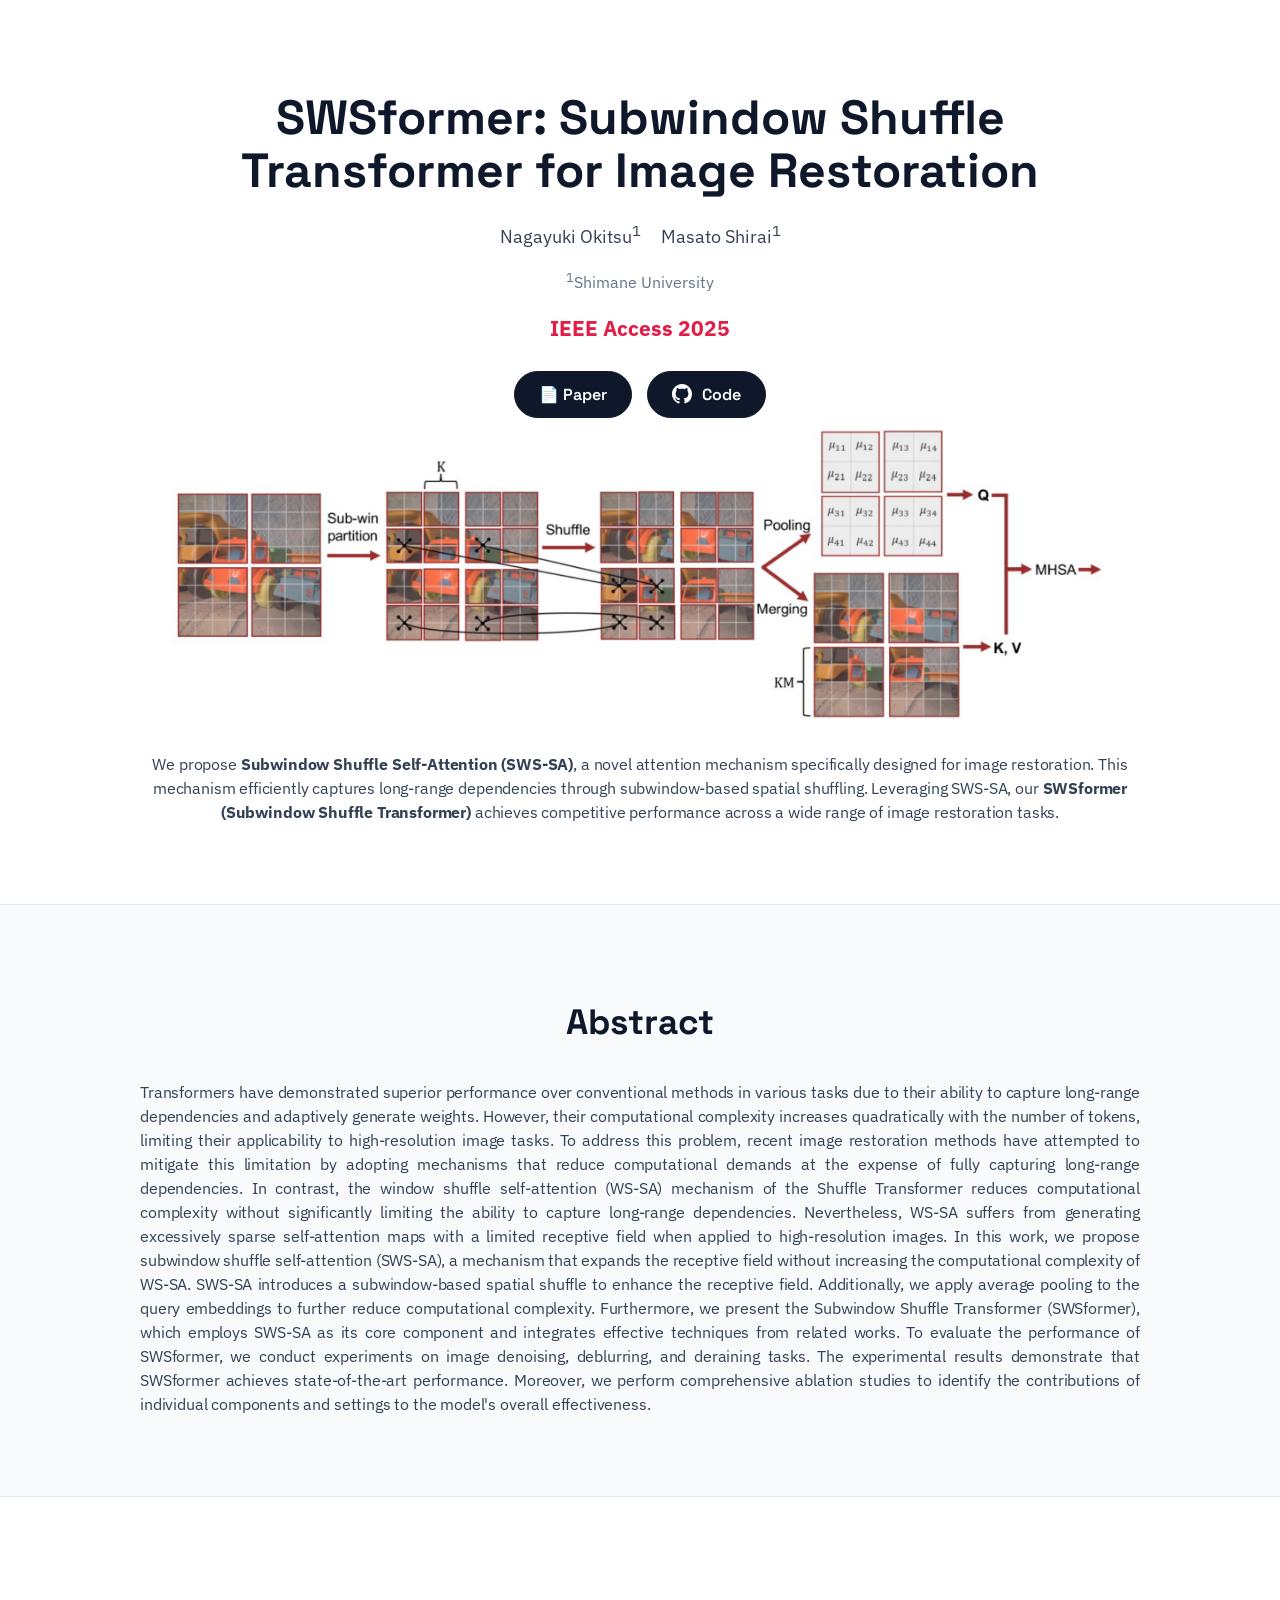
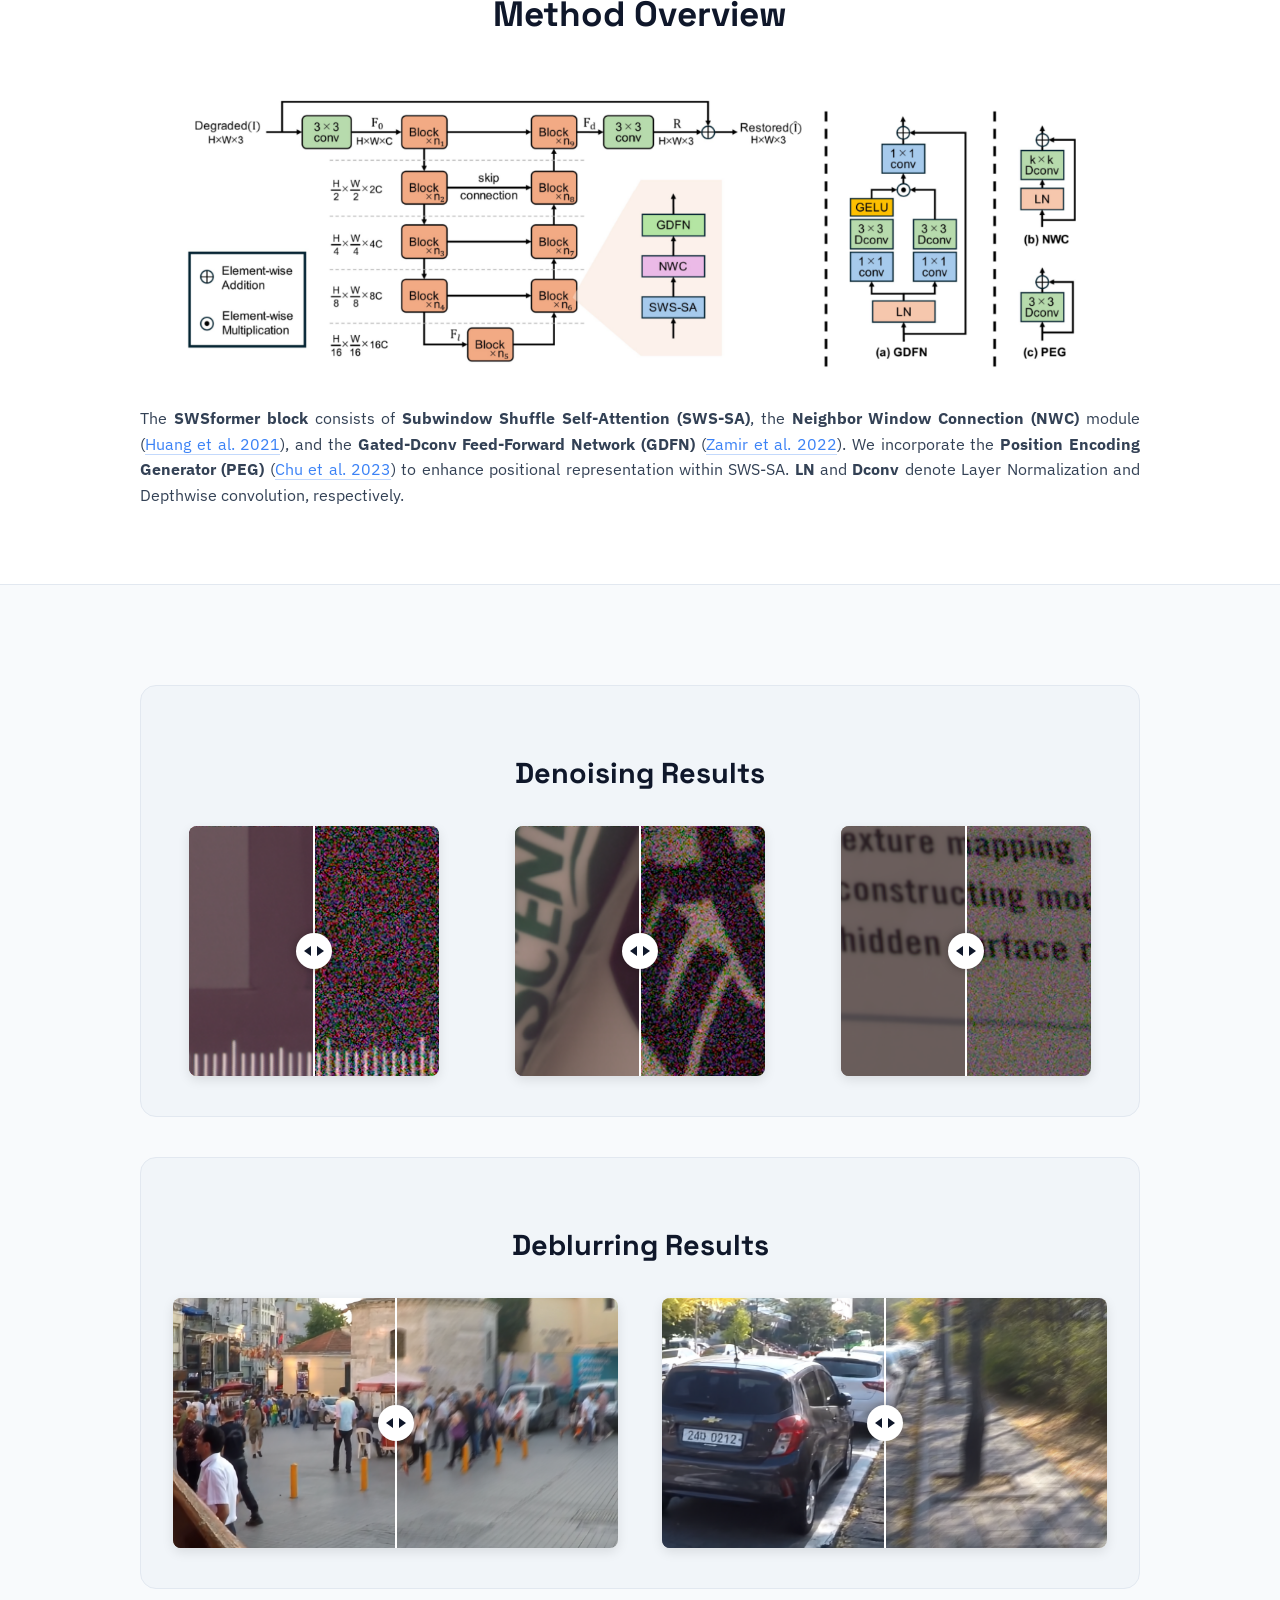
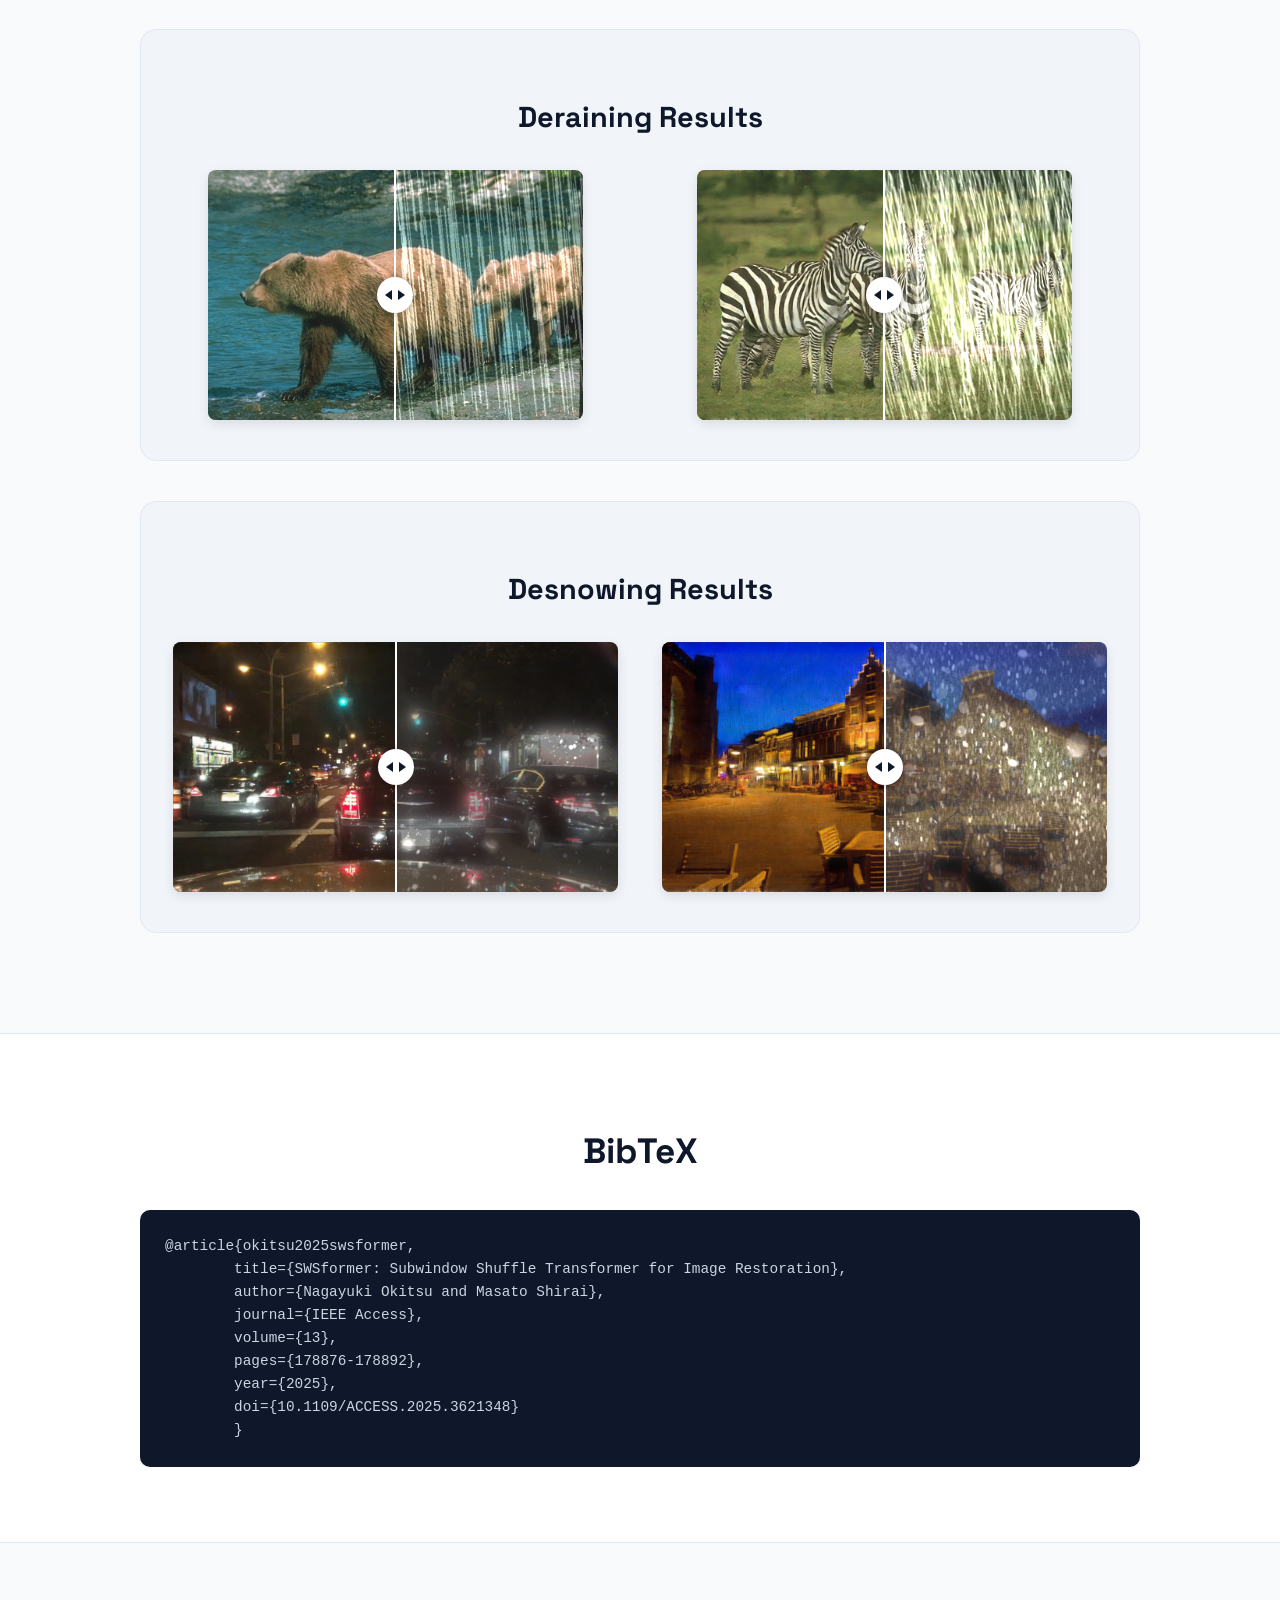
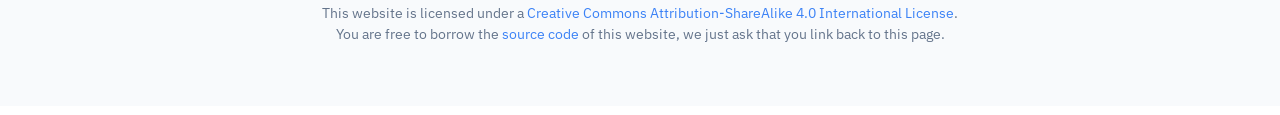
==== index.html @ bde37d3d "Update index.html" ====
<!doctype html>
<html lang="en">
<head>
  <meta charset="UTF-8" />
  <meta name="viewport" content="width=device-width, initial-scale=1.0" />
  <title>Project Page | SWSformer</title>
  
  <link rel="preconnect" href="https://fonts.googleapis.com" />
  <link rel="preconnect" href="https://fonts.gstatic.com" crossorigin />
  <link href="https://fonts.googleapis.com/css2?family=Space+Grotesk:wght@400;500;700&family=IBM+Plex+Sans:wght@400;500;600&display=swap" rel="stylesheet" />
  
  <link rel="stylesheet" href="assets/css/style.css" />
</head>
<body>
  <header class="hero section">
    <div class="container">
      <h1>SWSformer: Subwindow Shuffle Transformer for Image Restoration</h1>
      <div class="authors">
        <span>Nagayuki Okitsu</a><sup>1</sup></span>
        <span>Masato Shirai</a><sup>1</sup></span>
      </div>
      <p class="affiliations"><sup>1</sup>Shimane University</p>
      <p class="venue">IEEE Access 2025</p>
      <div class="button-row">
        <a class="btn btn-primary" href="https://ieeexplore.ieee.org/document/11202932?source=authoralert">📄 Paper</a>
        <a class="btn btn-primary" href="https://github.com/n-okt/SWSformer">
          <svg viewBox="0 0 16 16" width="20" height="20" fill="currentColor">
            <path d="M8 0C3.58 0 0 3.58 0 8c0 3.54 2.29 6.53 5.47 7.59.4.07.55-.17.55-.38 0-.19-.01-.82-.01-1.49-2.01.37-2.53-.49-2.69-.94-.09-.23-.48-.94-.82-1.13-.28-.15-.68-.52-.01-.53.63-.01 1.08.58 1.23.82.72 1.21 1.87.87 2.33.66.07-.52.28-.87.51-1.07-1.78-.2-3.64-.89-3.64-3.95 0-.87.31-1.59.82-2.15-.08-.2-.36-1.02.08-2.12 0 0 .67-.21 2.2.82.64-.18 1.32-.27 2-.27.68 0 1.36.09 2 .27 1.53-1.04 2.2-.82 2.2-.82.44 1.1.16 1.92.08 2.12.51.56.82 1.27.82 2.15 0 3.07-1.87 3.75-3.65 3.95.29.25.54.73.54 1.48 0 1.07-.01 1.93-.01 2.2 0 .21.15.46.55.38A8.013 8.013 0 0016 8c0-4.42-3.58-8-8-8z"/>
          </svg>
          Code
        </a>
      </div>
    </div>
  </header>

  <main>
    <section class="section pt-0">
      <div class="container text-center">
        <div class="architecture-box">
          <img src="assets/images/sws_sa_architecture.png" alt="SWS-SA Architecture" class="main-arch-img" />
        </div>
        <p class="abstract-text mt-4">
          We propose <strong>Subwindow Shuffle Self-Attention (SWS-SA)</strong>, a novel attention mechanism specifically designed for image restoration. This mechanism efficiently captures long-range dependencies through subwindow-based spatial shuffling. Leveraging SWS-SA, our <strong>SWSformer (Subwindow Shuffle Transformer)</strong> achieves competitive performance across a wide range of image restoration tasks.
        </p>
      </div>
    </section>

    <section class="section alt">
      <div class="container">
        <h2>Abstract</h2>
        <p class="abstract-text text-justify">
          Transformers have demonstrated superior performance over conventional methods in various tasks due to their ability to capture long-range dependencies and adaptively generate weights. However, their computational complexity increases quadratically with the number of tokens, limiting their applicability to high-resolution image tasks. To address this problem, recent image restoration methods have attempted to mitigate this limitation by adopting mechanisms that reduce computational demands at the expense of fully capturing long-range dependencies. In contrast, the window shuffle self-attention (WS-SA) mechanism of the Shuffle Transformer reduces computational complexity without significantly limiting the ability to capture long-range dependencies. Nevertheless, WS-SA suffers from generating excessively sparse self-attention maps with a limited receptive field when applied to high-resolution images. In this work, we propose subwindow shuffle self-attention (SWS-SA), a mechanism that expands the receptive field without increasing the computational complexity of WS-SA. SWS-SA introduces a subwindow-based spatial shuffle to enhance the receptive field. Additionally, we apply average pooling to the query embeddings to further reduce computational complexity. Furthermore, we present the Subwindow Shuffle Transformer (SWSformer), which employs SWS-SA as its core component and integrates effective techniques from related works. To evaluate the performance of SWSformer, we conduct experiments on image denoising, deblurring, and deraining tasks. The experimental results demonstrate that SWSformer achieves state-of-the-art performance. Moreover, we perform comprehensive ablation studies to identify the contributions of individual components and settings to the model's overall effectiveness.
        </p>
      </div>
    </section>

    <section class="section">
      <div class="container text-center">
        <h2>Method Overview</h2>
        <div class="method-box">
          <img src="assets/images/overall_pipeline.png" alt="Method Overview" class="method-img" />
        </div>
        <p class="pipeline-description mt-4 text-justify">
          The <strong>SWSformer block</strong> consists of <strong>Subwindow Shuffle Self-Attention (SWS-SA)</strong>, 
          the <strong>Neighbor Window Connection (NWC)</strong> module 
          (<a href="https://arxiv.org/abs/2106.03650" target="_blank" rel="noopener noreferrer">Huang et al. 2021</a>), 
          and the <strong>Gated-Dconv Feed-Forward Network (GDFN)</strong> 
          (<a href="https://arxiv.org/abs/2111.09881" target="_blank" rel="noopener noreferrer">Zamir et al. 2022</a>). 
          We incorporate the <strong>Position Encoding Generator (PEG)</strong> 
          (<a href="https://arxiv.org/abs/2102.10882" target="_blank" rel="noopener noreferrer">Chu et al. 2023</a>) 
          to enhance positional representation within SWS-SA. 
          <strong>LN</strong> and <strong>Dconv</strong> denote Layer Normalization and Depthwise convolution, respectively.
        </p>
      </div>
    </section>

    <section class="section alt">
      <div class="container">
        
        <div class="results-frame">
          <h2 class="results-title">Denoising Results</h2>
          <div class="results-grid">
            <div class="comparison-container">
              <img src="assets/images/comparison/denoising/input1.png" class="img-base" />
              <img src="assets/images/comparison/denoising/output1.png" class="img-overlay" />
              <div class="comparison-line"></div><div class="comparison-handle"></div>
              <input type="range" min="0" max="100" value="50" class="comparison-slider">
            </div>
            <div class="comparison-container">
              <img src="assets/images/comparison/denoising/input2.png" class="img-base" />
              <img src="assets/images/comparison/denoising/output2.png" class="img-overlay" />
              <div class="comparison-line"></div><div class="comparison-handle"></div>
              <input type="range" min="0" max="100" value="50" class="comparison-slider">
            </div>
            <div class="comparison-container">
              <img src="assets/images/comparison/denoising/input3.png" class="img-base" />
              <img src="assets/images/comparison/denoising/output3.png" class="img-overlay" />
              <div class="comparison-line"></div><div class="comparison-handle"></div>
              <input type="range" min="0" max="100" value="50" class="comparison-slider">
            </div>
          </div>
        </div>

        <div class="results-frame">
          <h2 class="results-title">Deblurring Results</h2>
          <div class="results-grid">
            <div class="comparison-container">
              <img src="assets/images/comparison/deblurring/input1.png" class="img-base" />
              <img src="assets/images/comparison/deblurring/output1.png" class="img-overlay" />
              <div class="comparison-line"></div><div class="comparison-handle"></div>
              <input type="range" min="0" max="100" value="50" class="comparison-slider">
            </div>
            <div class="comparison-container">
              <img src="assets/images/comparison/deblurring/input2.png" class="img-base" />
              <img src="assets/images/comparison/deblurring/output2.png" class="img-overlay" />
              <div class="comparison-line"></div><div class="comparison-handle"></div>
              <input type="range" min="0" max="100" value="50" class="comparison-slider">
            </div>
          </div>
        </div>

        <div class="results-frame">
          <h2 class="results-title">Deraining Results</h2>
          <div class="results-grid">
            <div class="comparison-container">
              <img src="assets/images/comparison/deraining/input1.png" class="img-base" />
              <img src="assets/images/comparison/deraining/output1.png" class="img-overlay" />
              <div class="comparison-line"></div><div class="comparison-handle"></div>
              <input type="range" min="0" max="100" value="50" class="comparison-slider">
            </div>
            <div class="comparison-container">
              <img src="assets/images/comparison/deraining/input2.png" class="img-base" />
              <img src="assets/images/comparison/deraining/output2.png" class="img-overlay" />
              <div class="comparison-line"></div><div class="comparison-handle"></div>
              <input type="range" min="0" max="100" value="50" class="comparison-slider">
            </div>
          </div>
        </div>

        <div class="results-frame">
          <h2 class="results-title">Desnowing Results</h2>
          <div class="results-grid">
            <div class="comparison-container">
              <img src="assets/images/comparison/desnowing/input1.png" class="img-base" />
              <img src="assets/images/comparison/desnowing/output1.png" class="img-overlay" />
              <div class="comparison-line"></div><div class="comparison-handle"></div>
              <input type="range" min="0" max="100" value="50" class="comparison-slider">
            </div>
            <div class="comparison-container">
              <img src="assets/images/comparison/desnowing/input2.png" class="img-base" />
              <img src="assets/images/comparison/desnowing/output2.png" class="img-overlay" />
              <div class="comparison-line"></div><div class="comparison-handle"></div>
              <input type="range" min="0" max="100" value="50" class="comparison-slider">
            </div>
          </div>
        </div>

      </div>
    </section>

    <section class="section">
      <div class="container">
        <h2>BibTeX</h2>
        <pre class="bibtex"><code>@article{okitsu2025swsformer,
        title={SWSformer: Subwindow Shuffle Transformer for Image Restoration},
        author={Nagayuki Okitsu and Masato Shirai},
        journal={IEEE Access},
        volume={13},
        pages={178876-178892},
        year={2025},
        doi={10.1109/ACCESS.2025.3621348}
        }</code></pre>
      </div>
    </section>
  </main>

  <footer class="footer">
    <div class="container text-center">
      <p class="footer-license">
        This website is licensed under a <a href="https://creativecommons.org/licenses/by-sa/4.0/" target="_blank">Creative Commons Attribution-ShareAlike 4.0 International License</a>. 
        <br>
        You are free to borrow the <a href="https://github.com/n-okt/n-okt.github.io" target="_blank">source code</a> of this website, we just ask that you link back to this page.
      </p>
    </div>
  </footer>

  <script>
    document.addEventListener('DOMContentLoaded', function() {
      const containers = document.querySelectorAll('.comparison-container');
      containers.forEach(container => {
        const slider = container.querySelector('.comparison-slider');
        const overlay = container.querySelector('.img-overlay');
        const line = container.querySelector('.comparison-line');
        const handle = container.querySelector('.comparison-handle');
        
        slider.addEventListener('input', function(e) {
          const value = e.target.value;
          overlay.style.clipPath = `inset(0 ${100 - value}% 0 0)`;
          line.style.left = `${value}%`;
          handle.style.left = `${value}%`;
        });
      });
    });
  </script>
</body>
</html>
---- assets/css/style.css ----
/* ============================================================
   ベース設定
   ============================================================ */
:root {
  --primary: #0f172a;
  --accent-red: #e11d48; /* IEEE Access向けの赤 */
  --accent-blue: #3b82f6;
  --text: #334155;
  --text-light: #64748b;
  --bg: #ffffff;
  --bg-alt: #f8fafc;
  --border: #e2e8f0;
}

body {
  margin: 0; font-family: 'IBM Plex Sans', sans-serif;
  color: var(--text); background: var(--bg); line-height: 1.6;
}

h1, h2, h3, .btn { font-family: 'Space Grotesk', sans-serif; color: var(--primary); }
.container { max-width: 1000px; margin: 0 auto; padding: 0 20px; }
.text-center { text-align: center; }

/* セクション */
.section { padding: 60px 0; }
.section.alt { background: var(--bg-alt); border-top: 1px solid var(--border); border-bottom: 1px solid var(--border); }
.pt-0 { padding-top: 0 !important; }

h2 { font-size: 2.2rem; text-align: center; margin-bottom: 30px; }
.abstract-text { font-size: 1.1rem; line-height: 1.8; }
.text-justify { text-align: justify; }

.abstract-text {
  font-size: 1rem;       /* 1.1remから少し小さく */
  line-height: 1.5;      /* 1.8から1.5へ（論文に近い密度） */
  letter-spacing: -0.01em; /* 文字間をわずかに詰めると引き締まります */
  margin-bottom: 20px;
}

/* ============================================================
   ヒーローエリア（タイトル・著者・ボタン）
   ============================================================ */
.hero { 
  text-align: center; 
  padding: 60px 0 10px; /* 下部余白を圧縮 */
}

.hero h1 { 
  font-size: 3rem; /* 巨大化 */
  margin-bottom: 20px; 
  line-height: 1.1;
  font-weight: 700;
}

.authors { display: flex; justify-content: center; gap: 20px; font-size: 1.15rem; margin-bottom: 10px; }
.author-link { color: var(--primary); text-decoration: none; border-bottom: 1px dotted #ccc; }
.affiliations { color: var(--text-light); font-size: 1rem; }

.venue { 
  font-size: 1.3rem; 
  font-weight: 700; 
  color: var(--accent-red); /* 赤色 */
  margin-top: 10px; 
}

.button-row { display: flex; justify-content: center; gap: 15px; margin-top: 25px; }

/* ============================================================
   図版設定（SWS-SA & Method Overview共通）
   ============================================================ */
.architecture-box, .method-box {
  width: 100%;
  max-width: 940px; /* スライダー枠と同期 */
  margin: 0 auto 30px;
}

.main-arch-img, .method-img {
  width: 100%;
  height: auto;
  display: block;
  box-shadow: none !important; /* 影なし */
  border: none !important;
}

/* 説明文内の引用リンクの装飾 */
.pipeline-description a {
  color: var(--accent-blue);
  text-decoration: none;
  border-bottom: 1px solid rgba(59, 130, 246, 0.3); /* 薄い下線 */
  transition: all 0.2s ease;
}

.pipeline-description a:hover {
  color: var(--accent-red); /* ホバー時に学会カラーの赤にする */
  border-bottom: 1px solid var(--accent-red);
  background-color: rgba(225, 29, 72, 0.05); /* ほんのり背景色 */
}

/* ============================================================
   結果表示（スライダー & グリッド）
   ============================================================ */
.results-frame {
  background-color: #f1f5f9; 
  padding: 40px 20px;
  border-radius: 16px;
  margin: 40px 0;
  border: 1px solid var(--border);
}

.results-title {
  font-size: 1.8rem !important;
  text-align: center;
  margin-bottom: 30px !important;
  font-weight: 700;
}

.results-grid {
  display: flex;
  justify-content: space-around;
  align-items: center;
  gap: 20px;
  flex-wrap: wrap;
}

.comparison-container {
  position: relative;
  height: 250px;
  width: fit-content;
  overflow: hidden;
  border-radius: 8px;
  box-shadow: 0 4px 12px rgba(0,0,0,0.1);
  background: #fff;
}

.img-base, .img-overlay {
  height: 250px;
  width: auto;
  display: block;
}

.img-overlay {
  position: absolute; top: 0; left: 0;
  clip-path: inset(0 50% 0 0);
}

/* スライダー操作パーツ */
.comparison-line {
  position: absolute; top: 0; bottom: 0; left: 50%;
  width: 2px; background: #fff; transform: translateX(-50%);
  z-index: 2; pointer-events: none;
}

.comparison-handle {
  position: absolute; top: 50%; left: 50%;
  width: 36px; height: 36px; background: #fff; border-radius: 50%;
  transform: translate(-50%, -50%); z-index: 4; pointer-events: none;
  box-shadow: 0 0 10px rgba(0,0,0,0.3);
  display: flex; align-items: center; justify-content: center;
}

.comparison-handle::before, .comparison-handle::after {
  content: ''; border-top: 5px solid transparent; border-bottom: 5px solid transparent; position: absolute;
}
.comparison-handle::before { border-right: 7px solid var(--primary); left: 8px; }
.comparison-handle::after { border-left: 7px solid var(--primary); right: 8px; }

.comparison-slider {
  position: absolute; top: 0; left: 0; width: 100%; height: 100%;
  opacity: 0; cursor: ew-resize; z-index: 5; margin: 0;
}

/* ============================================================
   その他
   ============================================================ */
.btn { 
  display: inline-flex; align-items: center; gap: 10px; padding: 10px 24px; 
  border-radius: 30px; text-decoration: none; font-weight: 600; 
  border: 1px solid var(--border); color: var(--primary); background: var(--bg-alt); transition: 0.2s; 
}
.btn-primary { background: var(--primary); color: #fff; border-color: var(--primary); }
.btn:hover { transform: translateY(-2px); box-shadow: 0 4px 10px rgba(0,0,0,0.1); }

.mt-4 { margin-top: 1.5rem; }

.card { background: var(--bg); border: 1px solid var(--border); border-radius: 10px; padding: 25px; }

.bibtex { 
  background: var(--primary); color: #cbd5e1; padding: 25px; 
  border-radius: 10px; font-family: 'Courier New', monospace; font-size: 0.9rem; overflow-x: auto; 
}

.footer { padding: 60px 0; color: var(--text-light); border-top: 1px solid var(--border); background: var(--bg-alt); }
.footer-license { font-size: 0.85rem; line-height: 1.6; max-width: 800px; margin: 0 auto; }
.footer a { color: var(--accent-blue); text-decoration: none; }
.footer a:hover { text-decoration: underline; }
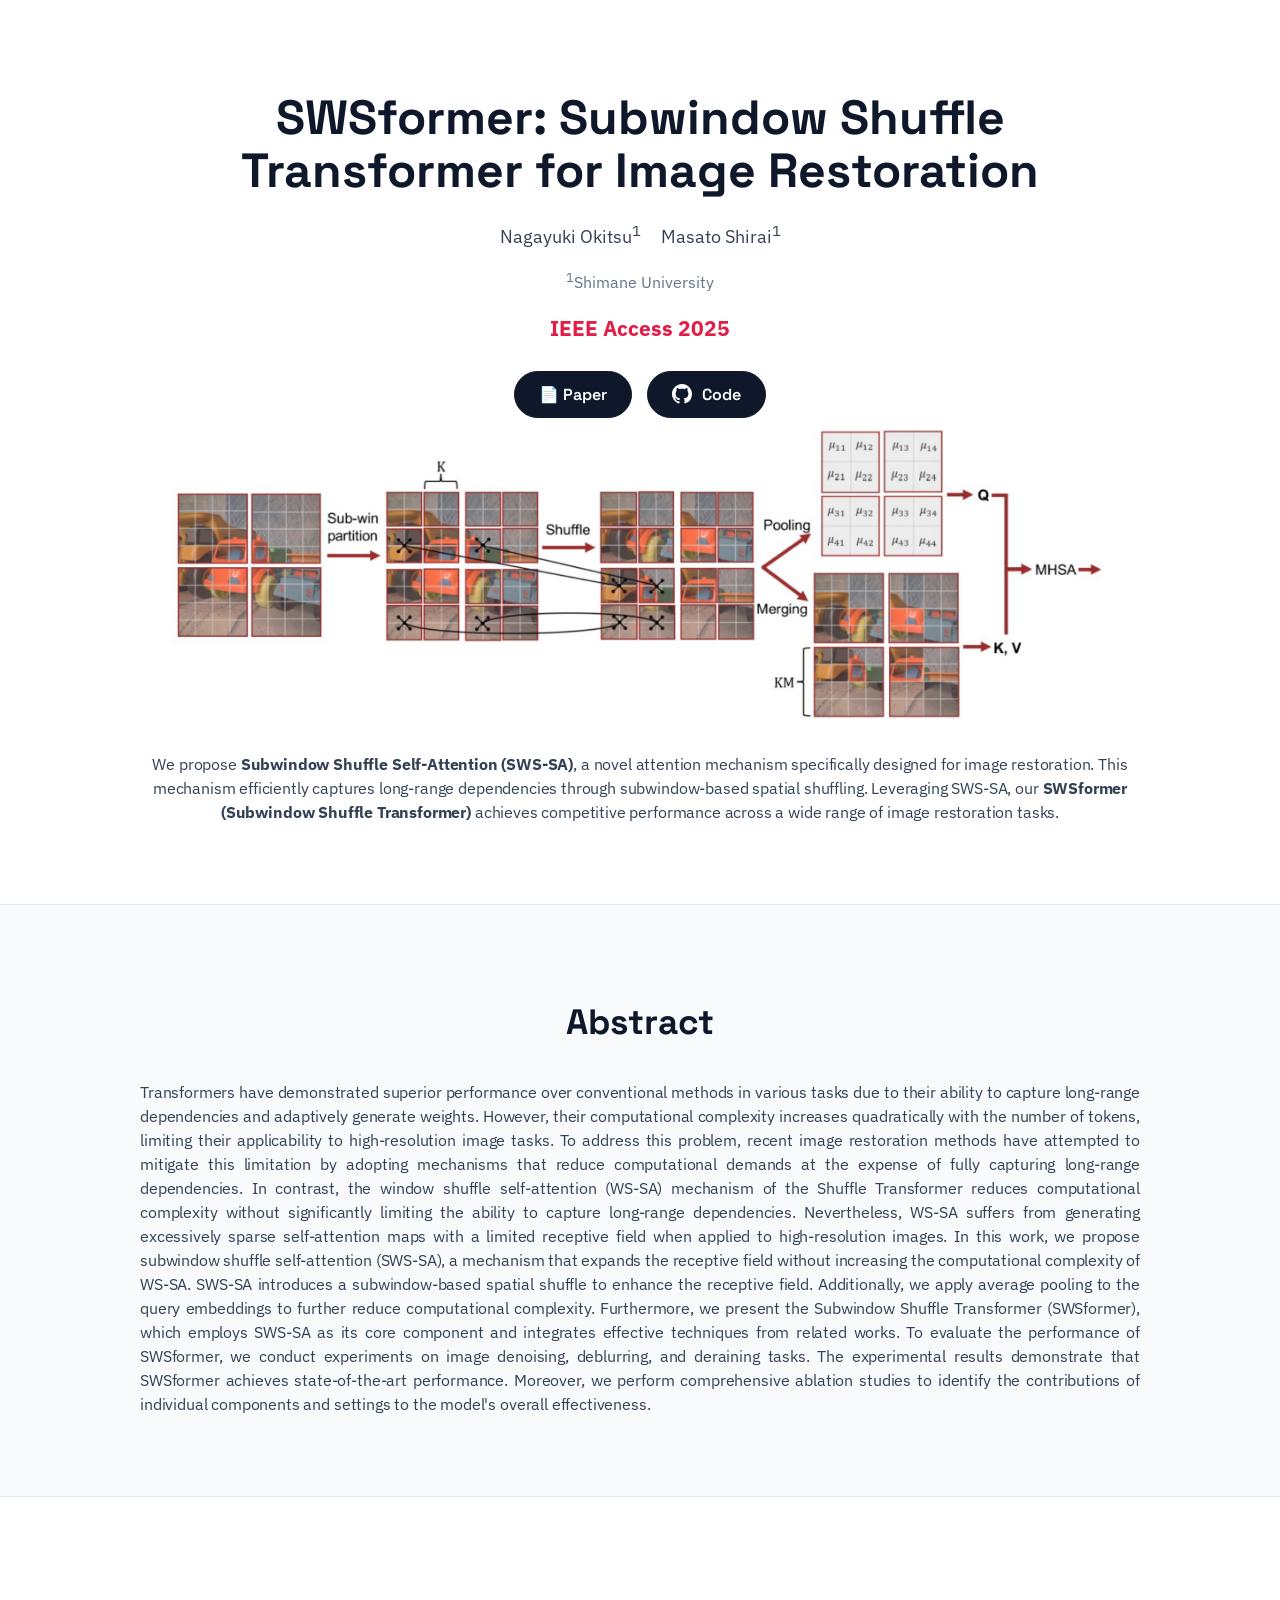
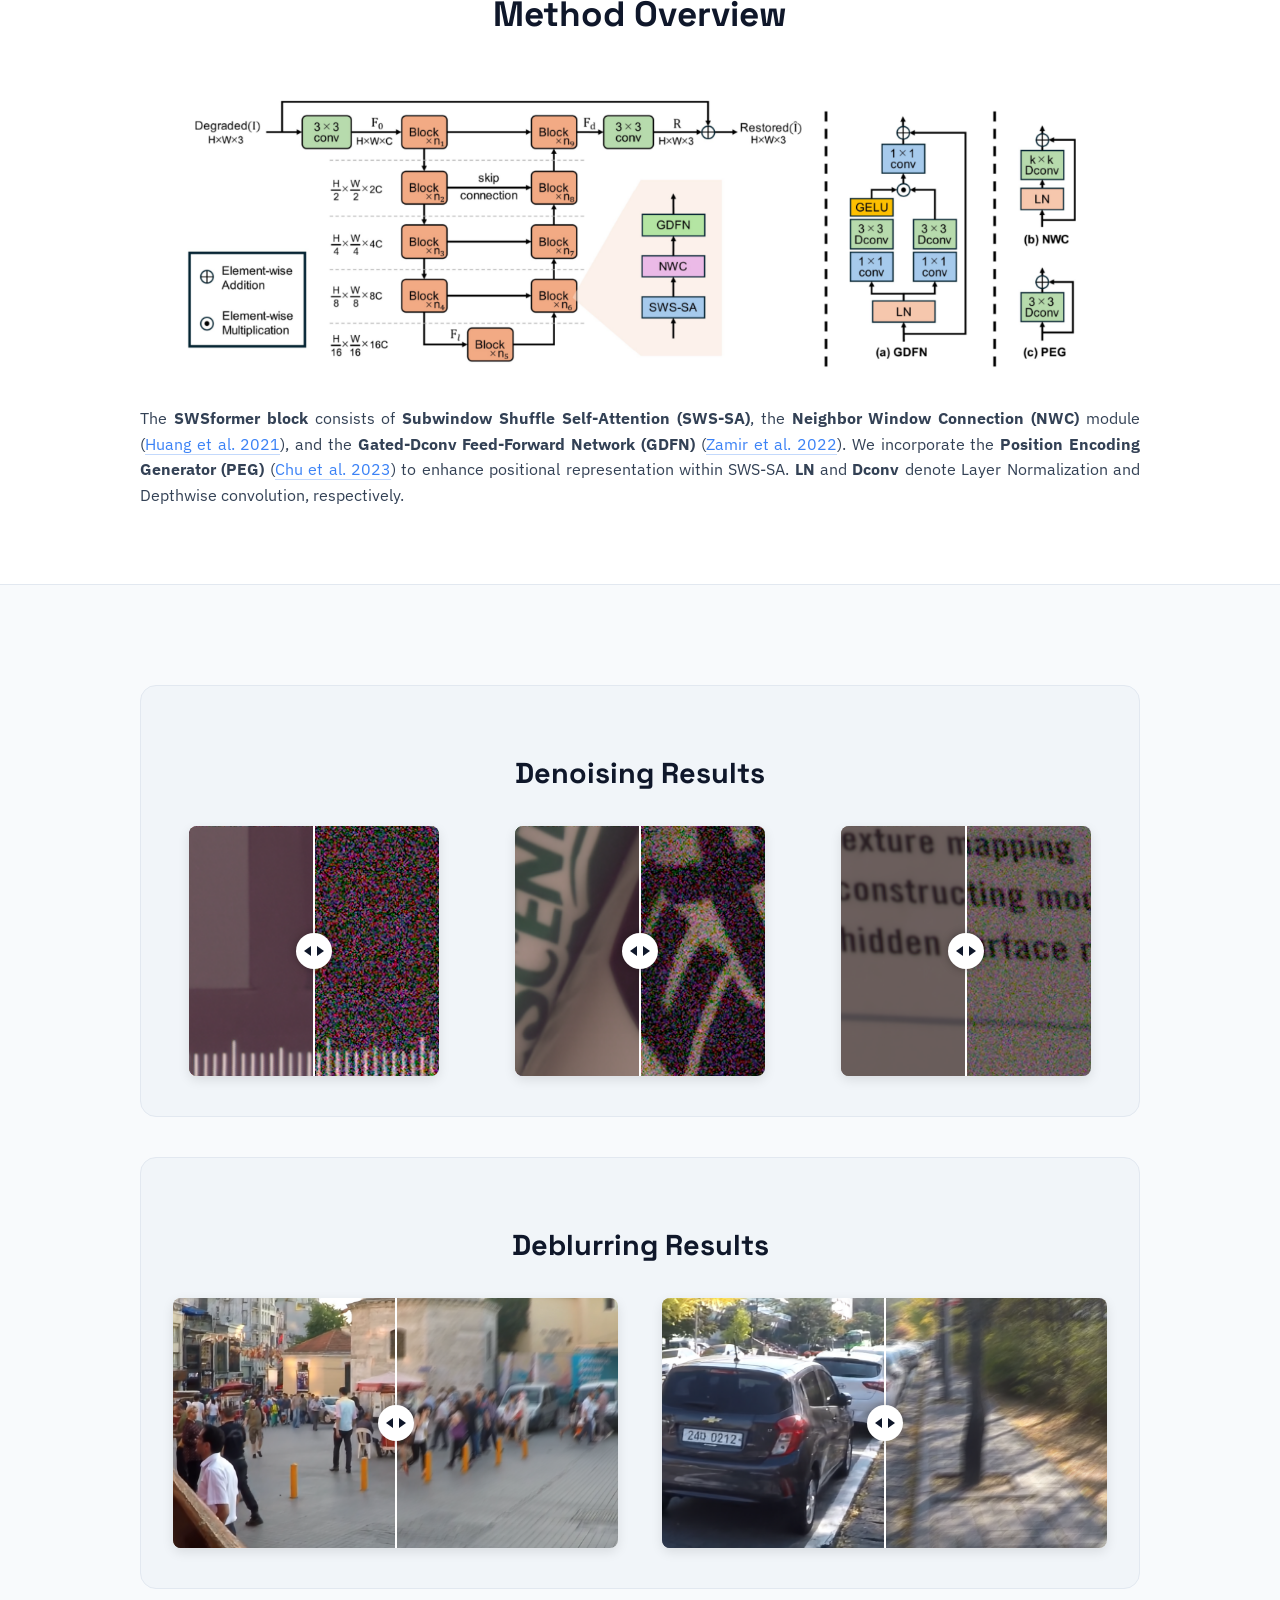
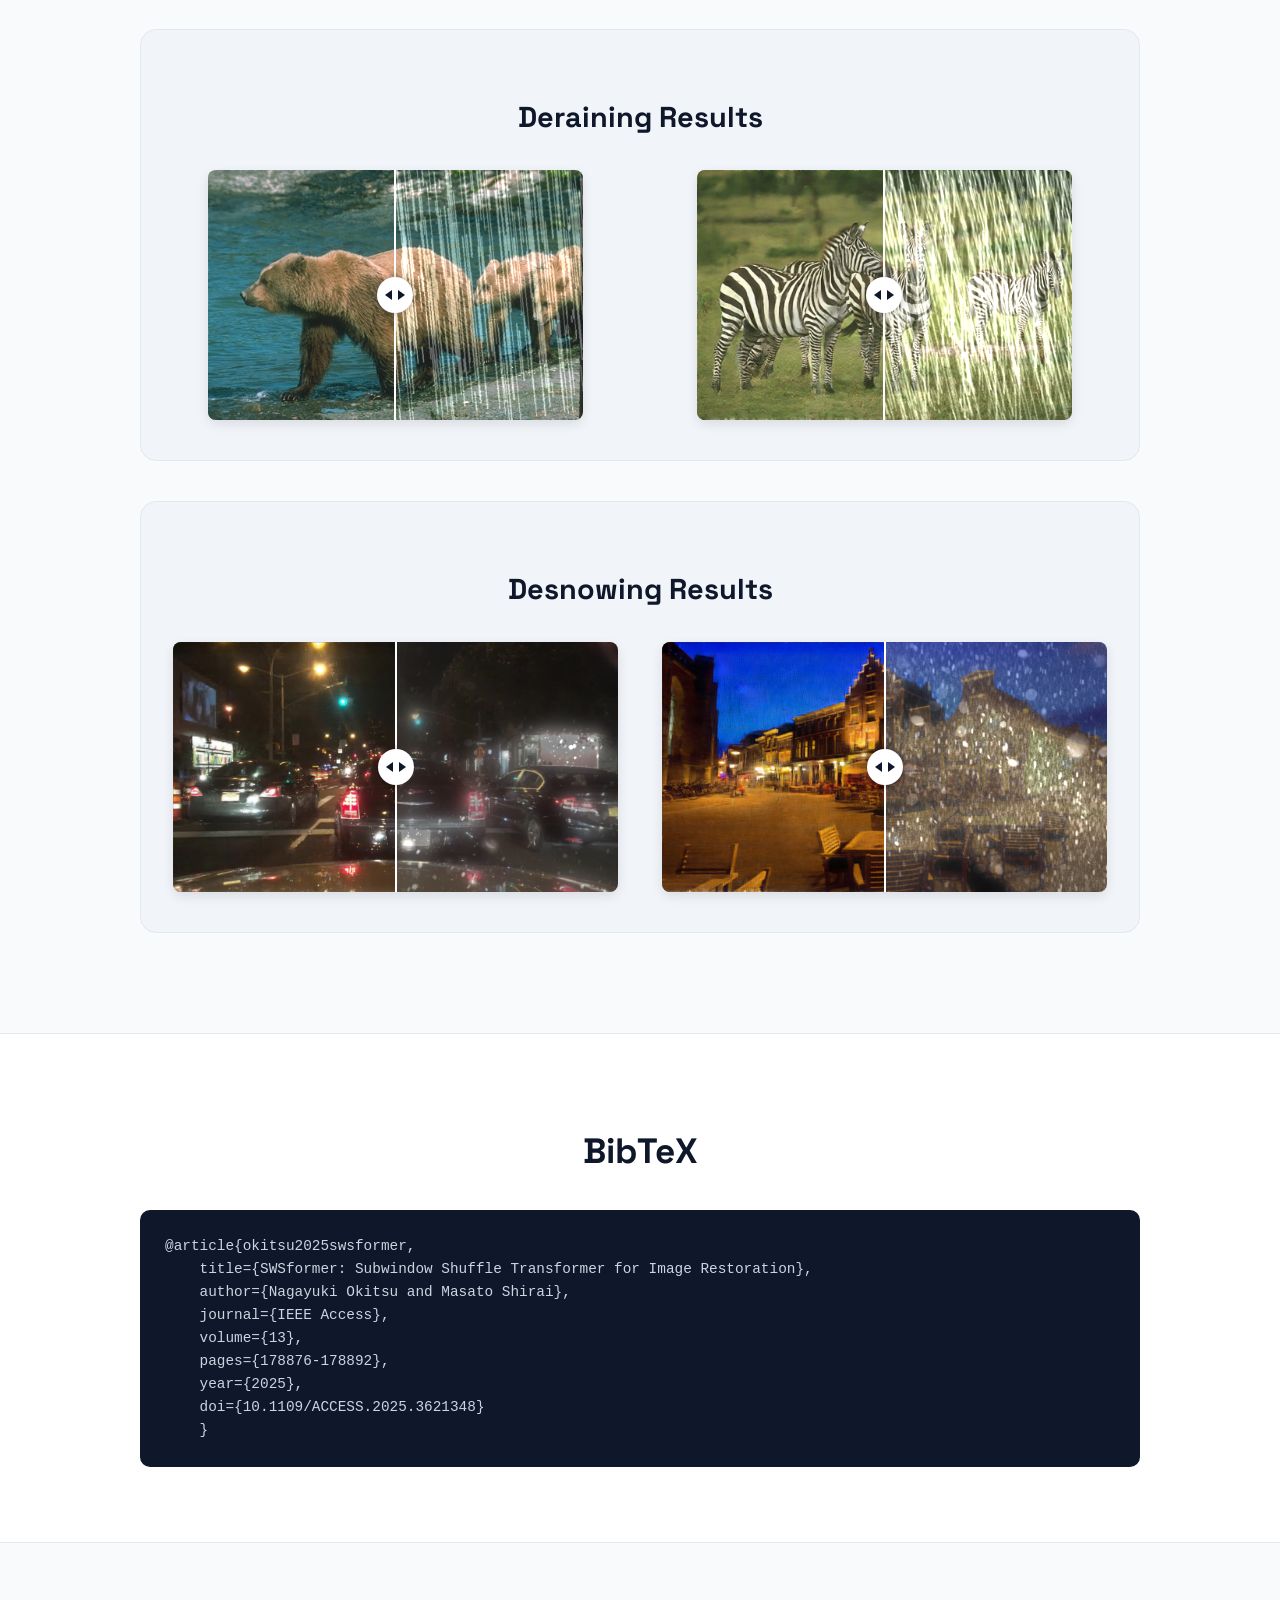
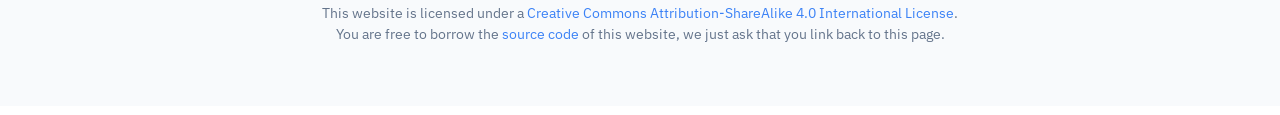
==== commit ff3f1b3c: "Update index.html" ====
--- a/index.html
+++ b/index.html
@@ -162,15 +162,15 @@
       <div class="container">
         <h2>BibTeX</h2>
         <pre class="bibtex"><code>@article{okitsu2025swsformer,
-        title={SWSformer: Subwindow Shuffle Transformer for Image Restoration},
-        author={Nagayuki Okitsu and Masato Shirai},
-        journal={IEEE Access},
-        volume={13},
-        pages={178876-178892},
-        year={2025},
-        doi={10.1109/ACCESS.2025.3621348}
-        }</code></pre>
-      </div>
+    title={SWSformer: Subwindow Shuffle Transformer for Image Restoration},
+    author={Nagayuki Okitsu and Masato Shirai},
+    journal={IEEE Access},
+    volume={13},
+    pages={178876-178892},
+    year={2025},
+    doi={10.1109/ACCESS.2025.3621348}
+    }</code></pre>
+  </div>
     </section>
   </main>
 
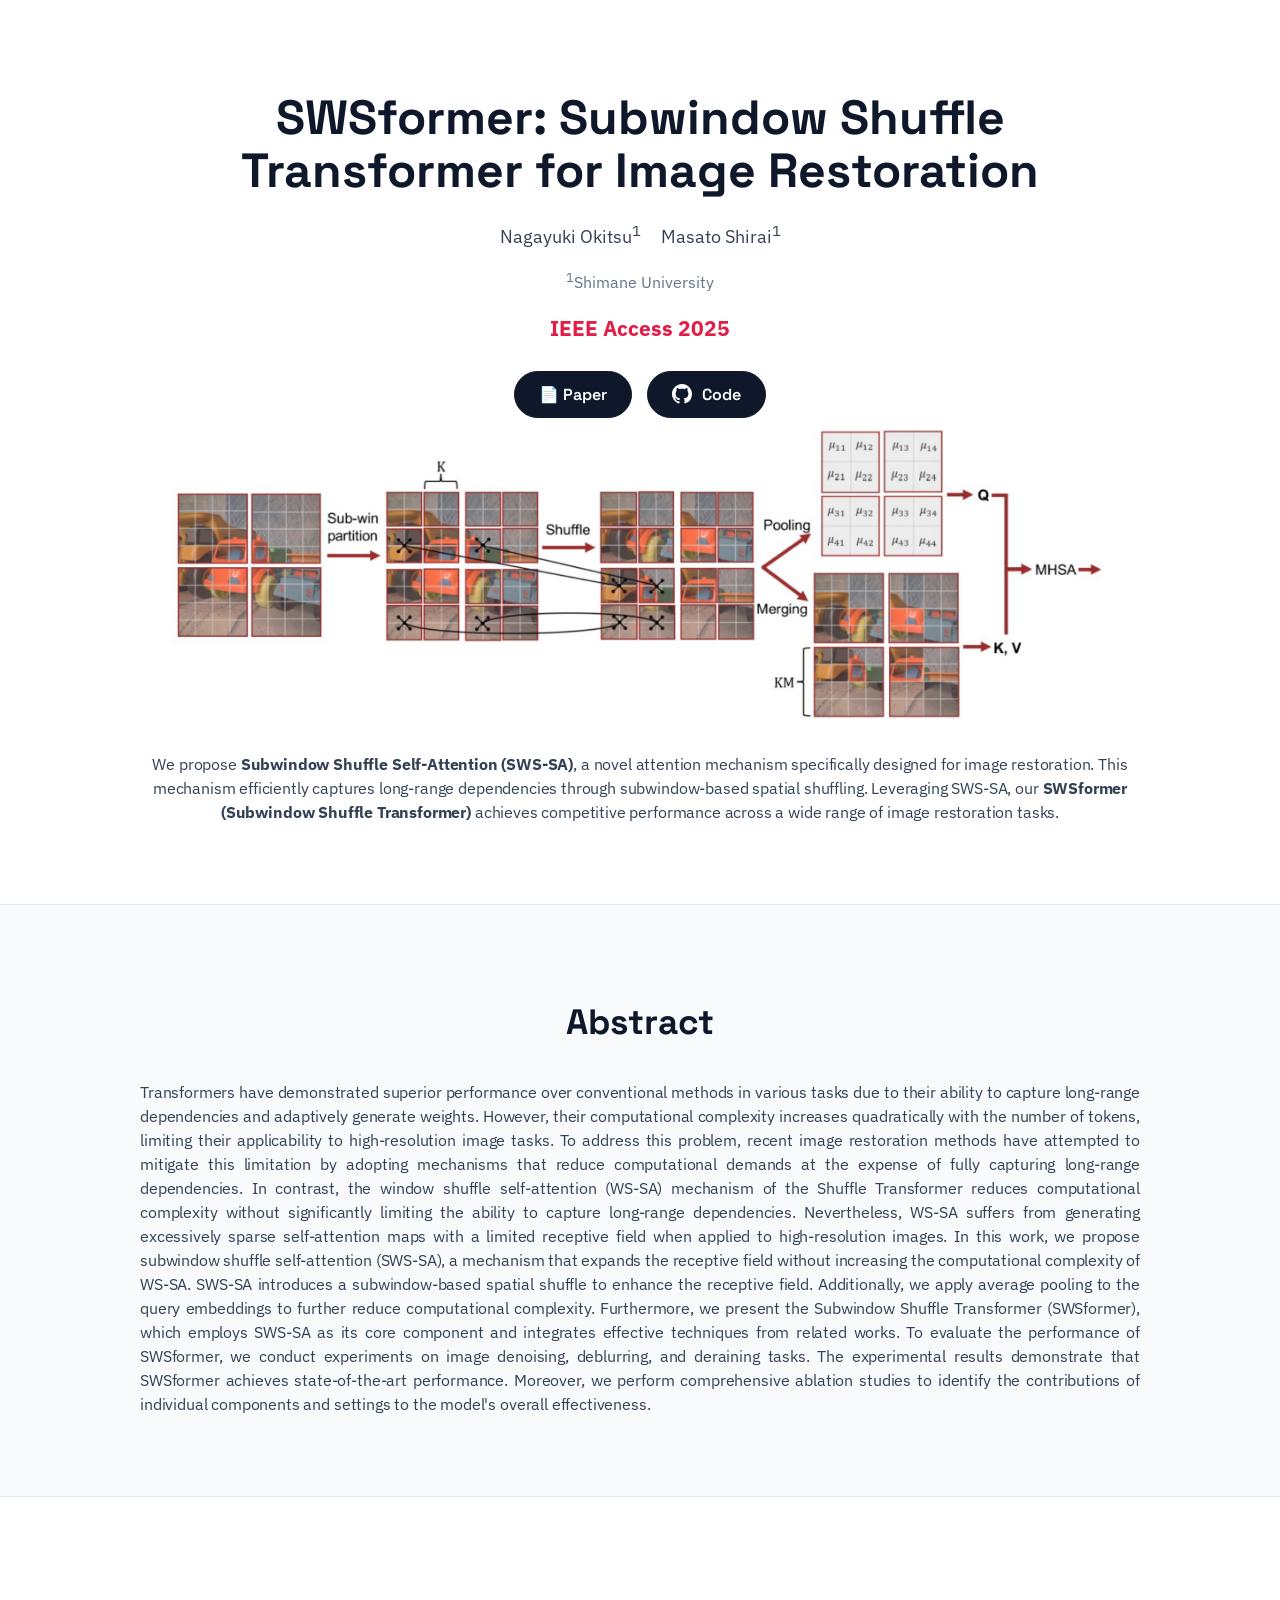
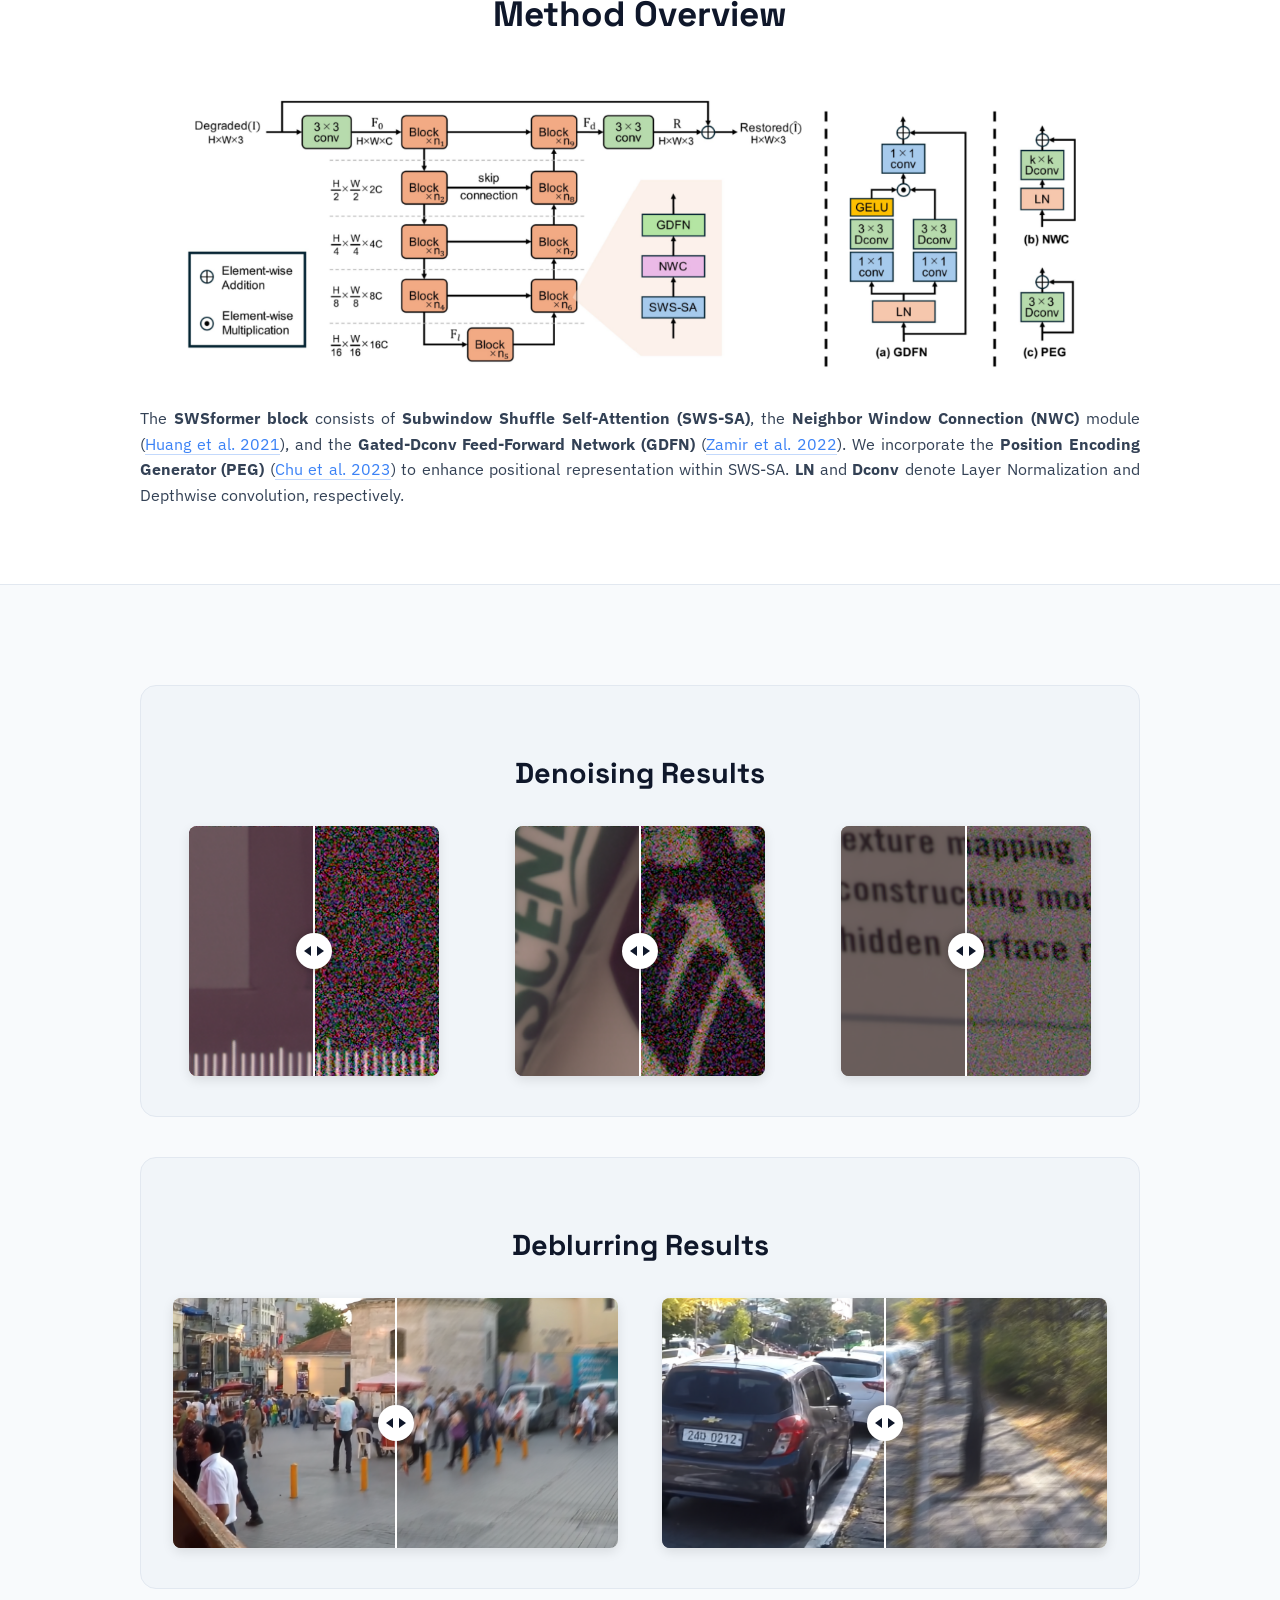
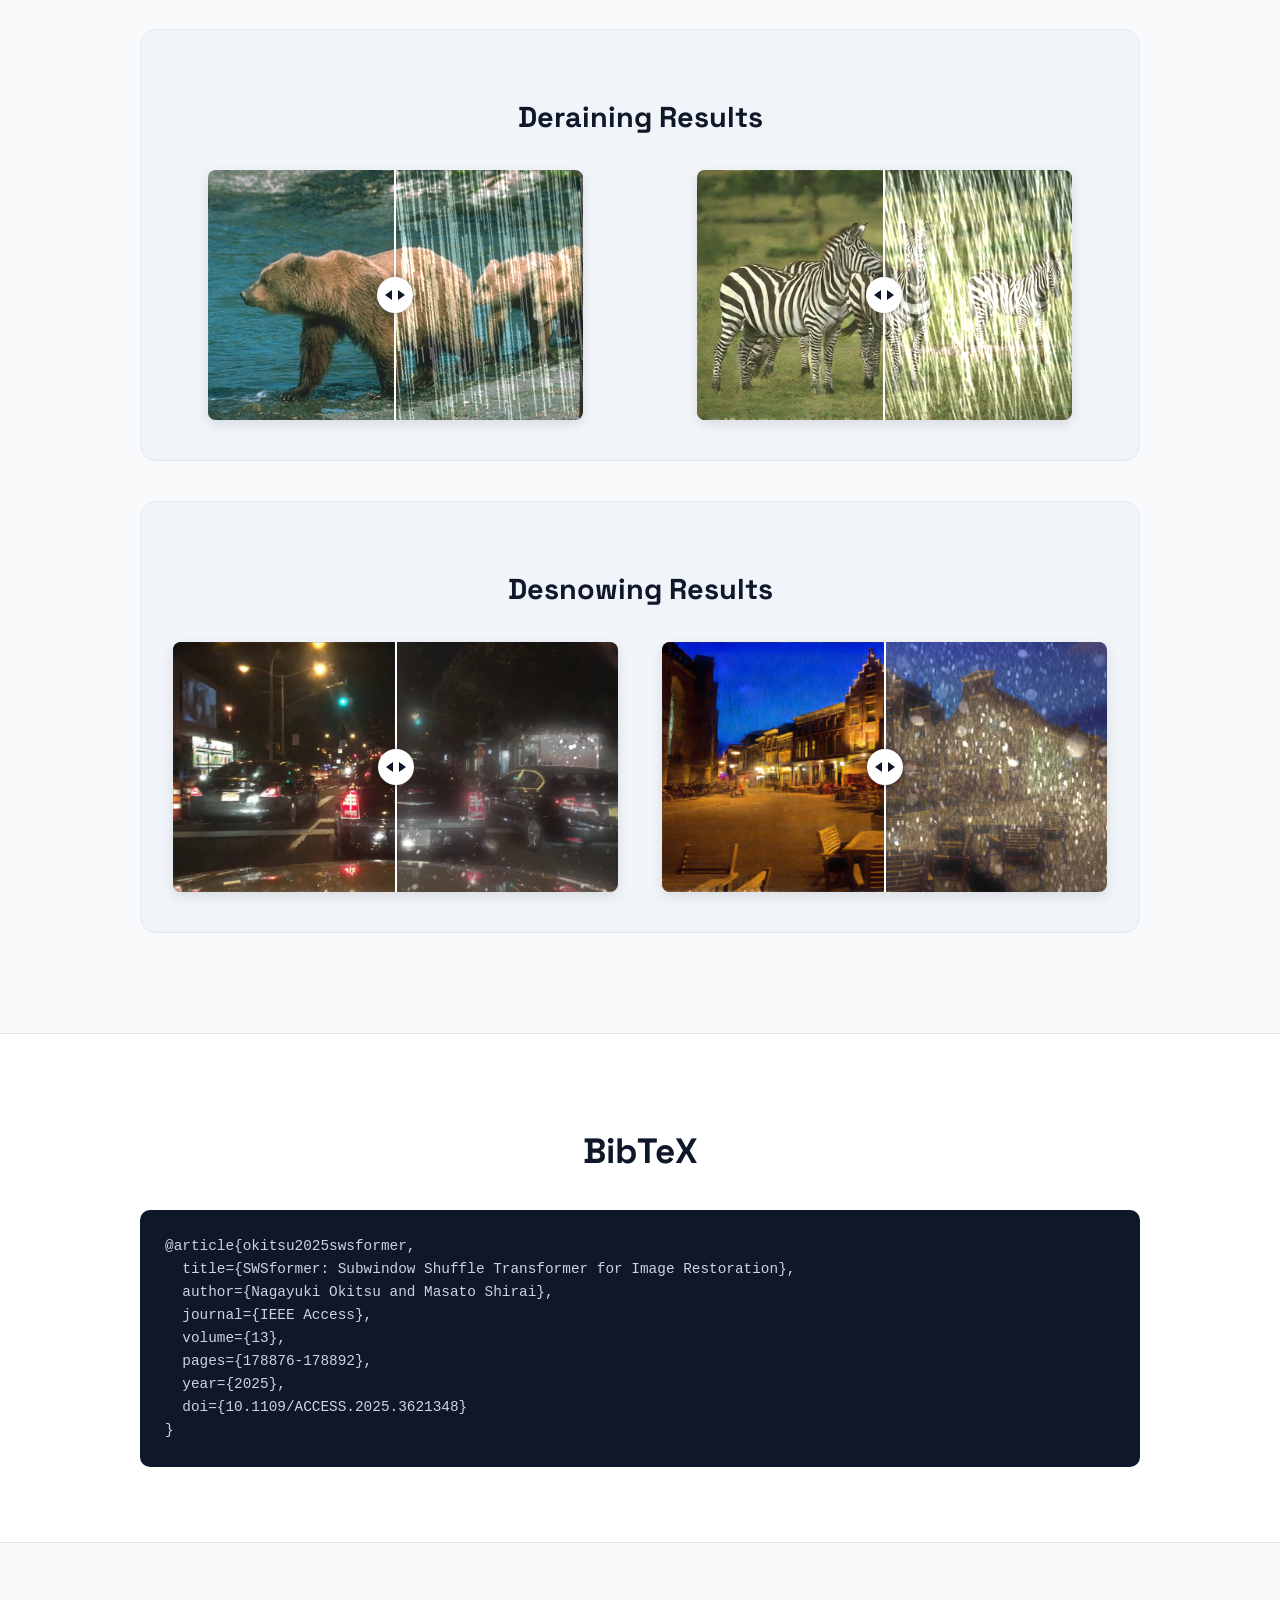
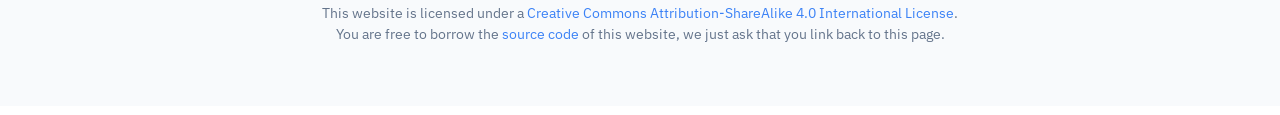
==== commit 83eda5ef: "Update index.html" ====
--- a/index.html
+++ b/index.html
@@ -162,14 +162,14 @@
       <div class="container">
         <h2>BibTeX</h2>
         <pre class="bibtex"><code>@article{okitsu2025swsformer,
-    title={SWSformer: Subwindow Shuffle Transformer for Image Restoration},
-    author={Nagayuki Okitsu and Masato Shirai},
-    journal={IEEE Access},
-    volume={13},
-    pages={178876-178892},
-    year={2025},
-    doi={10.1109/ACCESS.2025.3621348}
-    }</code></pre>
+  title={SWSformer: Subwindow Shuffle Transformer for Image Restoration},
+  author={Nagayuki Okitsu and Masato Shirai},
+  journal={IEEE Access},
+  volume={13},
+  pages={178876-178892},
+  year={2025},
+  doi={10.1109/ACCESS.2025.3621348}
+}</code></pre>
   </div>
     </section>
   </main>
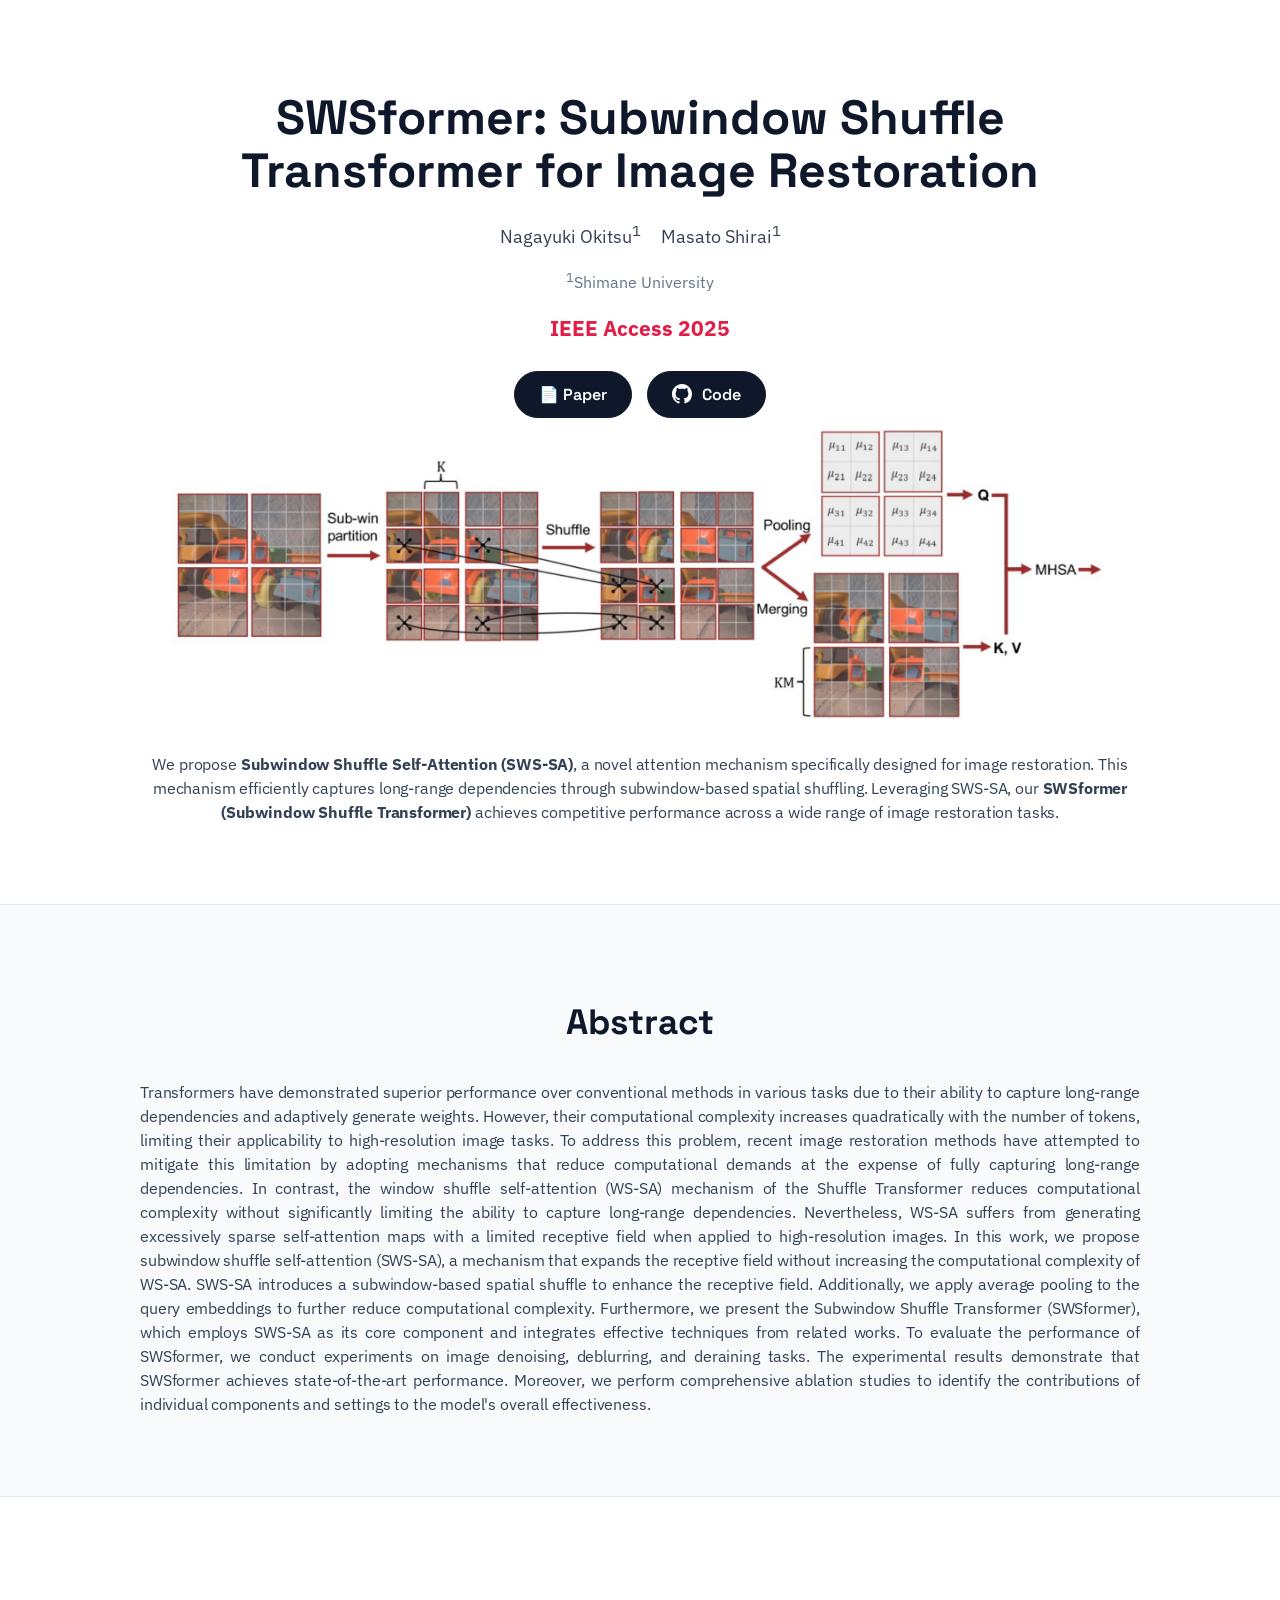
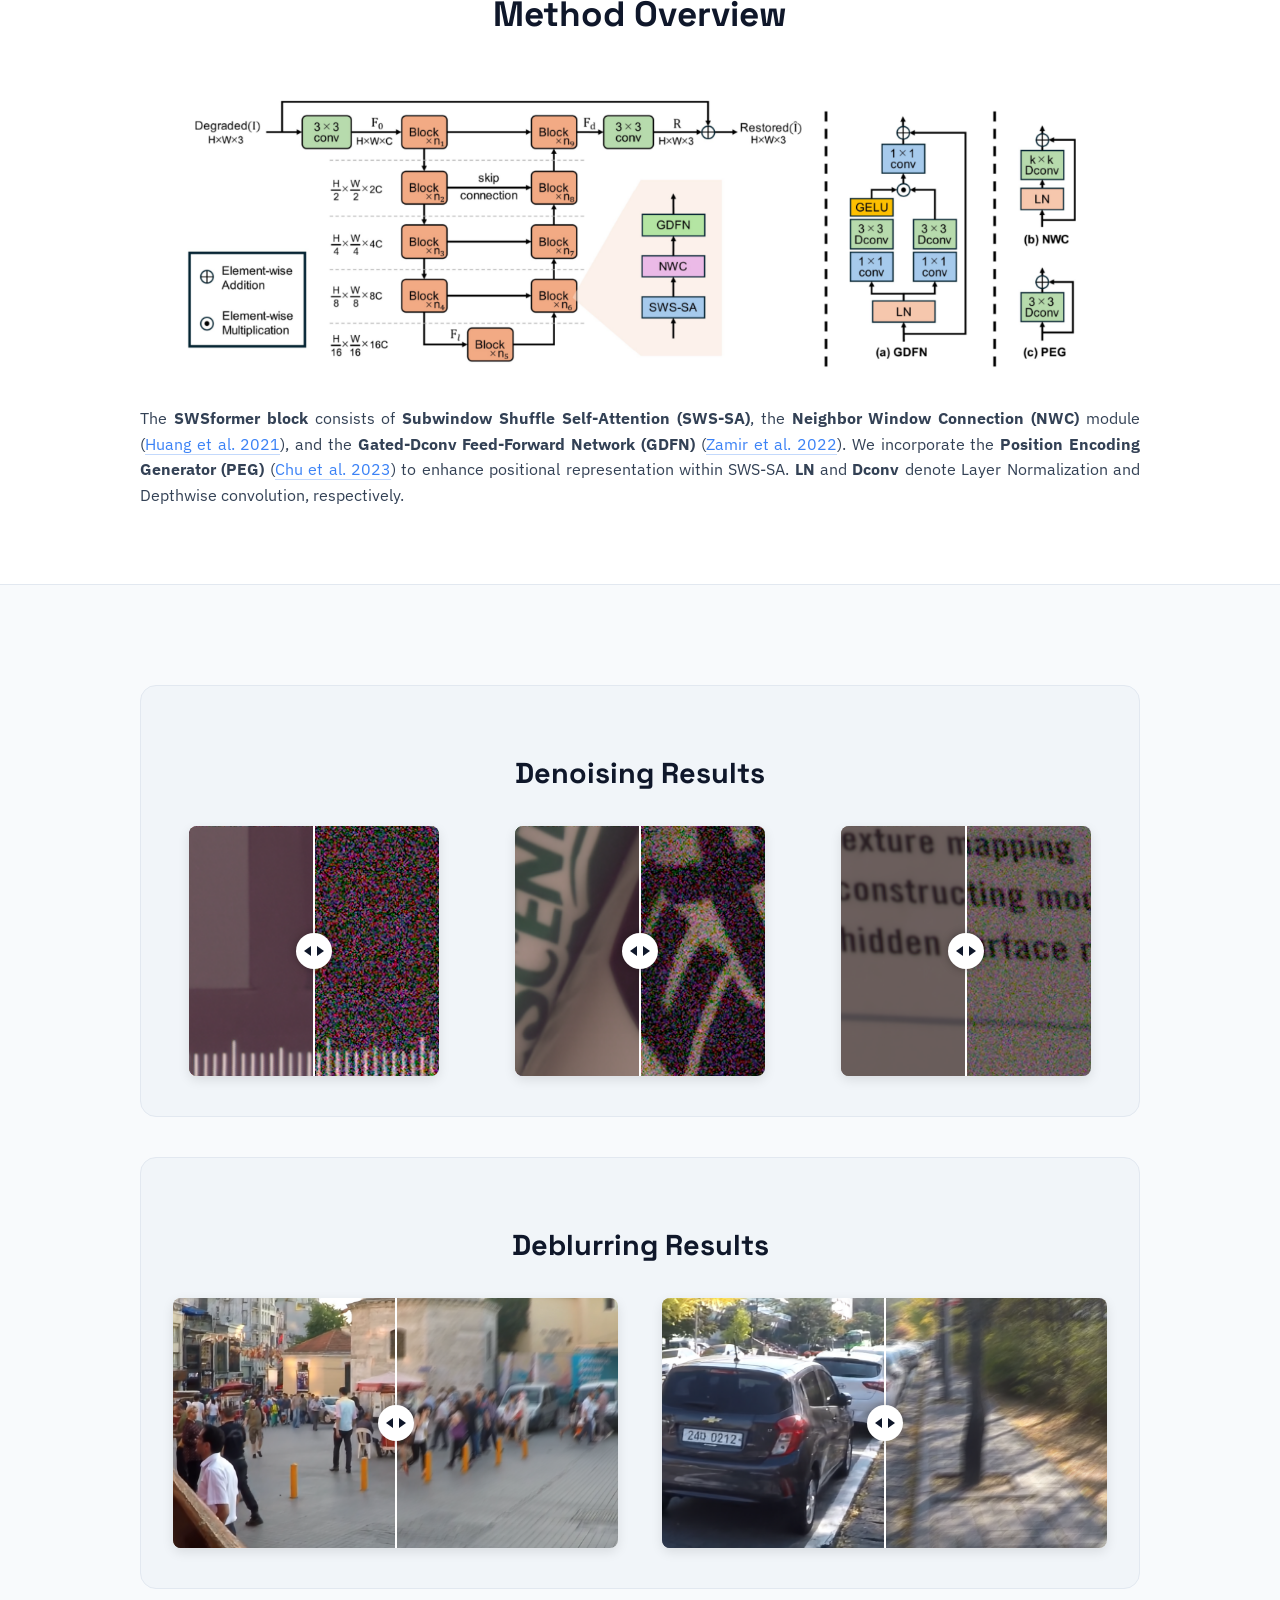
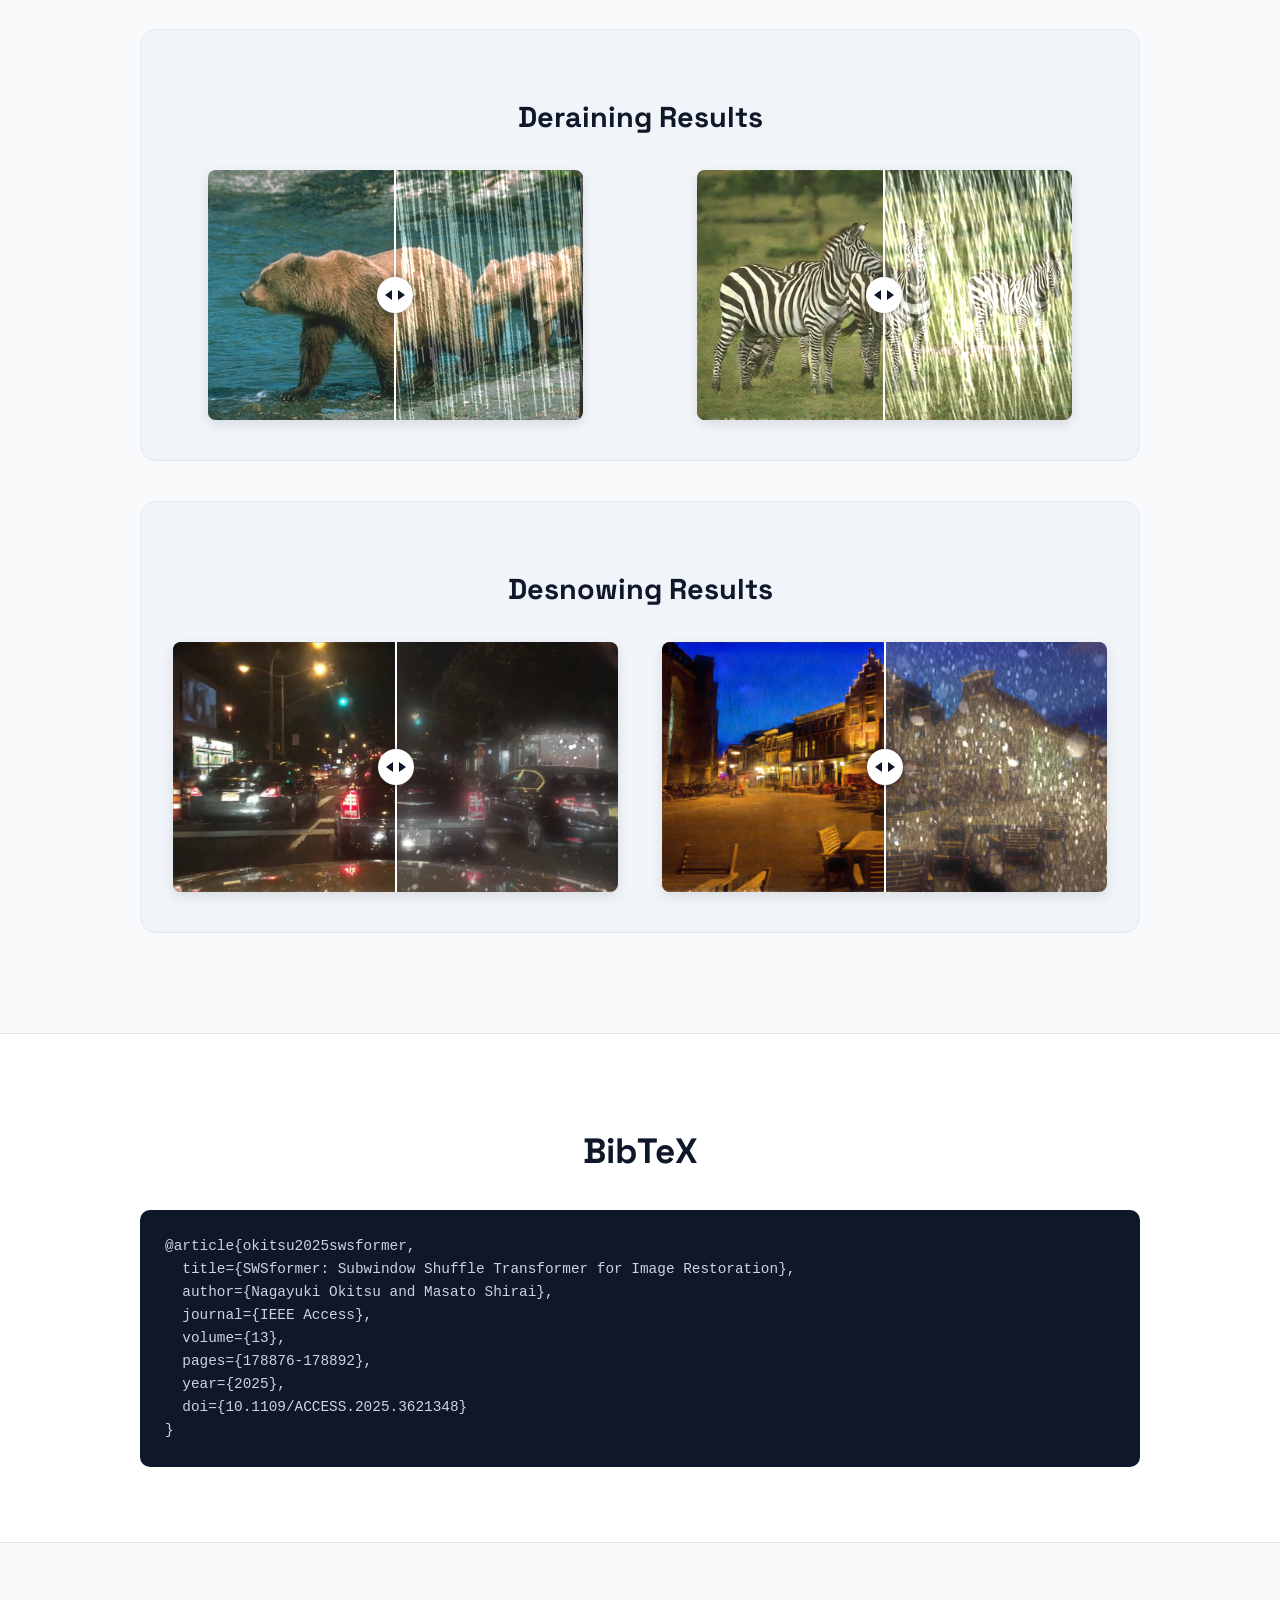
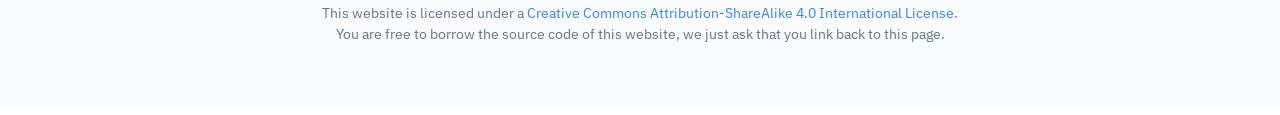
==== commit 0934d5ed: "Update index.html" ====
--- a/index.html
+++ b/index.html
@@ -179,7 +179,7 @@
       <p class="footer-license">
         This website is licensed under a <a href="https://creativecommons.org/licenses/by-sa/4.0/" target="_blank">Creative Commons Attribution-ShareAlike 4.0 International License</a>. 
         <br>
-        You are free to borrow the <a href="https://github.com/n-okt/n-okt.github.io" target="_blank">source code</a> of this website, we just ask that you link back to this page.
+        You are free to borrow the source code of this website, we just ask that you link back to this page.
       </p>
     </div>
   </footer>
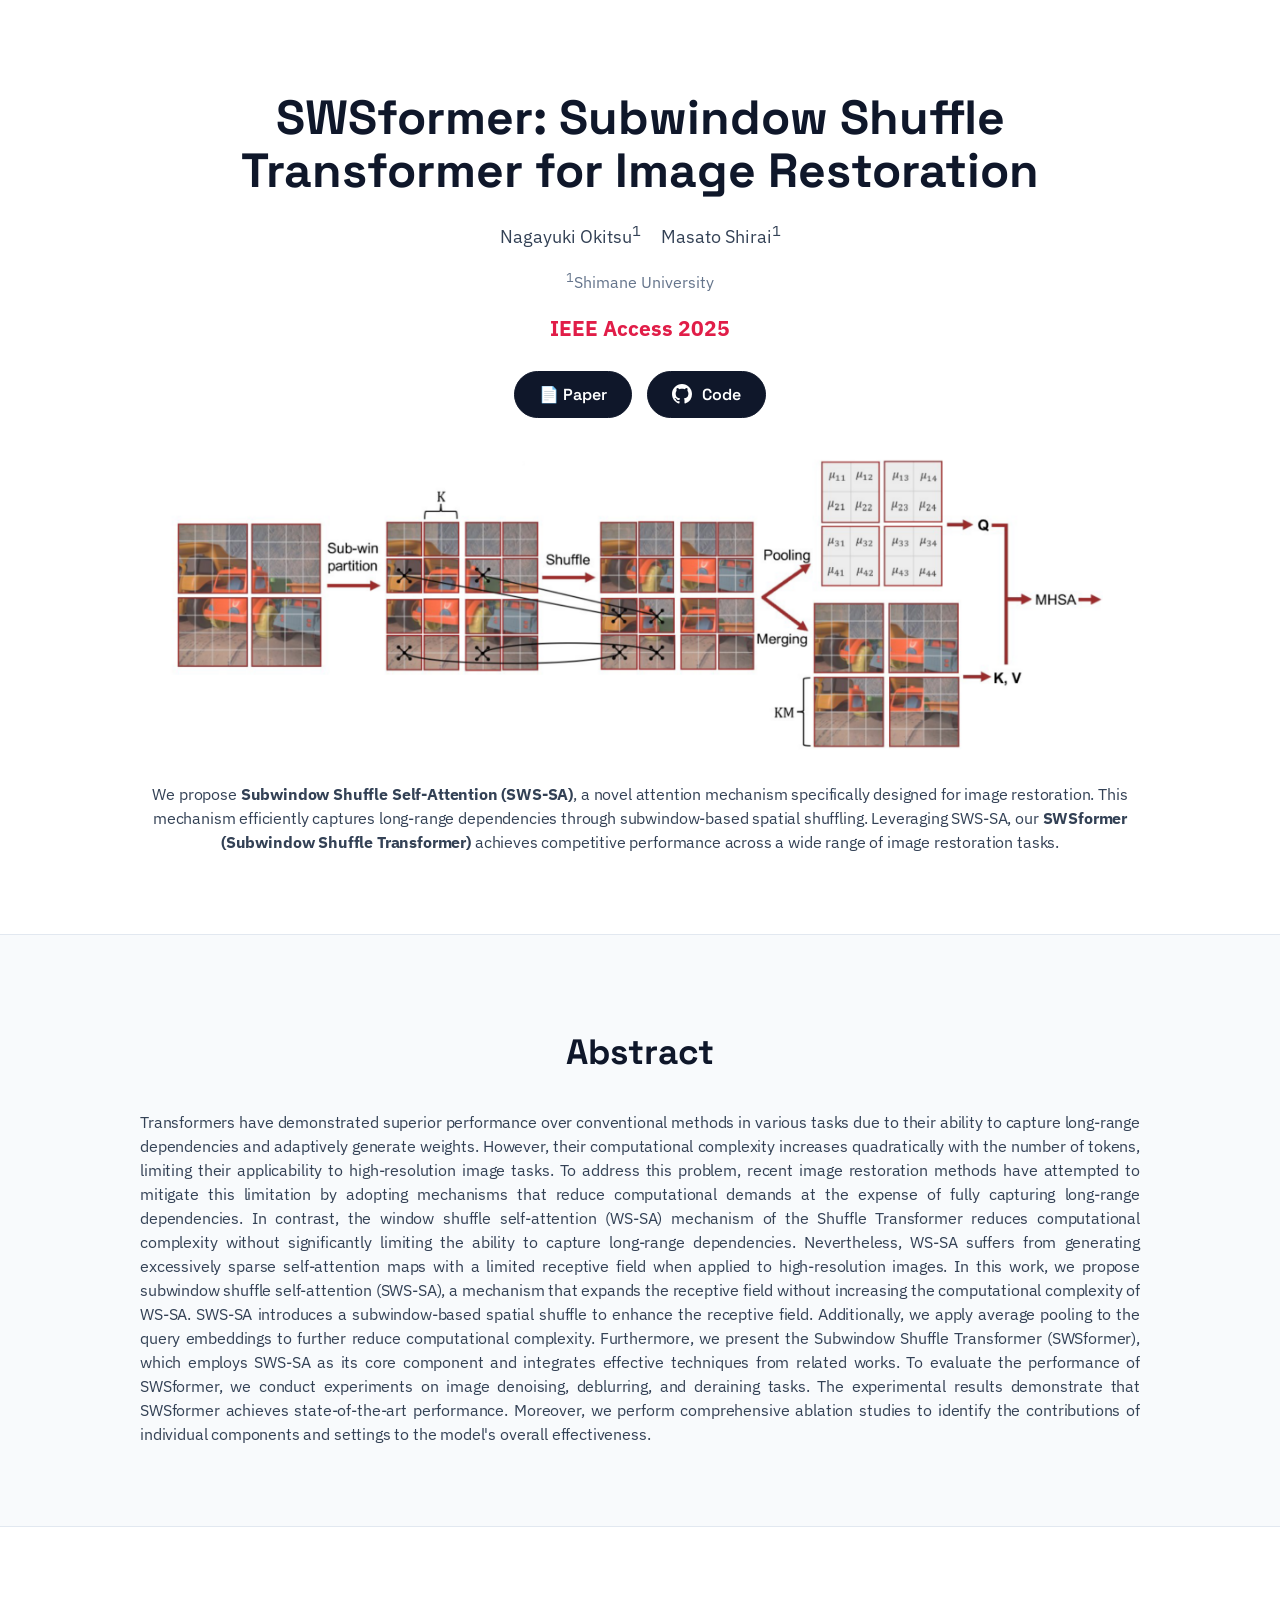
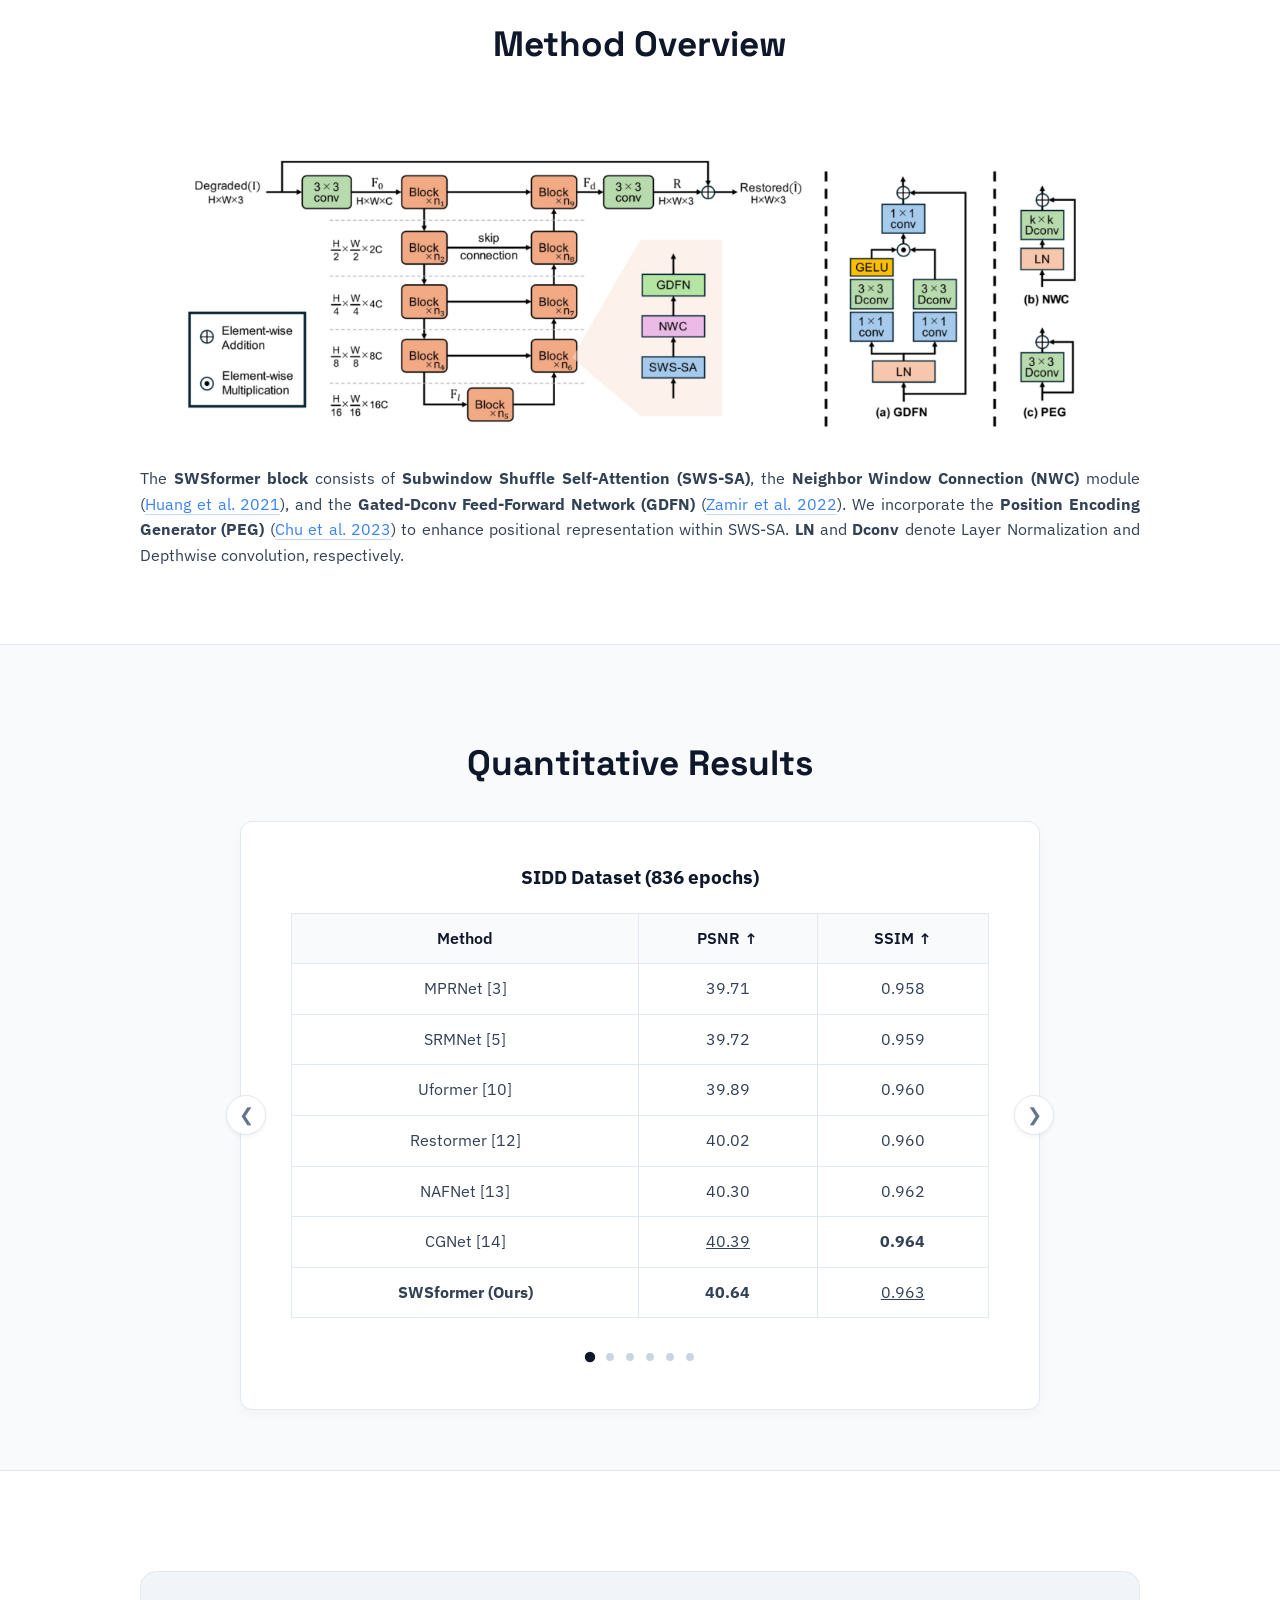
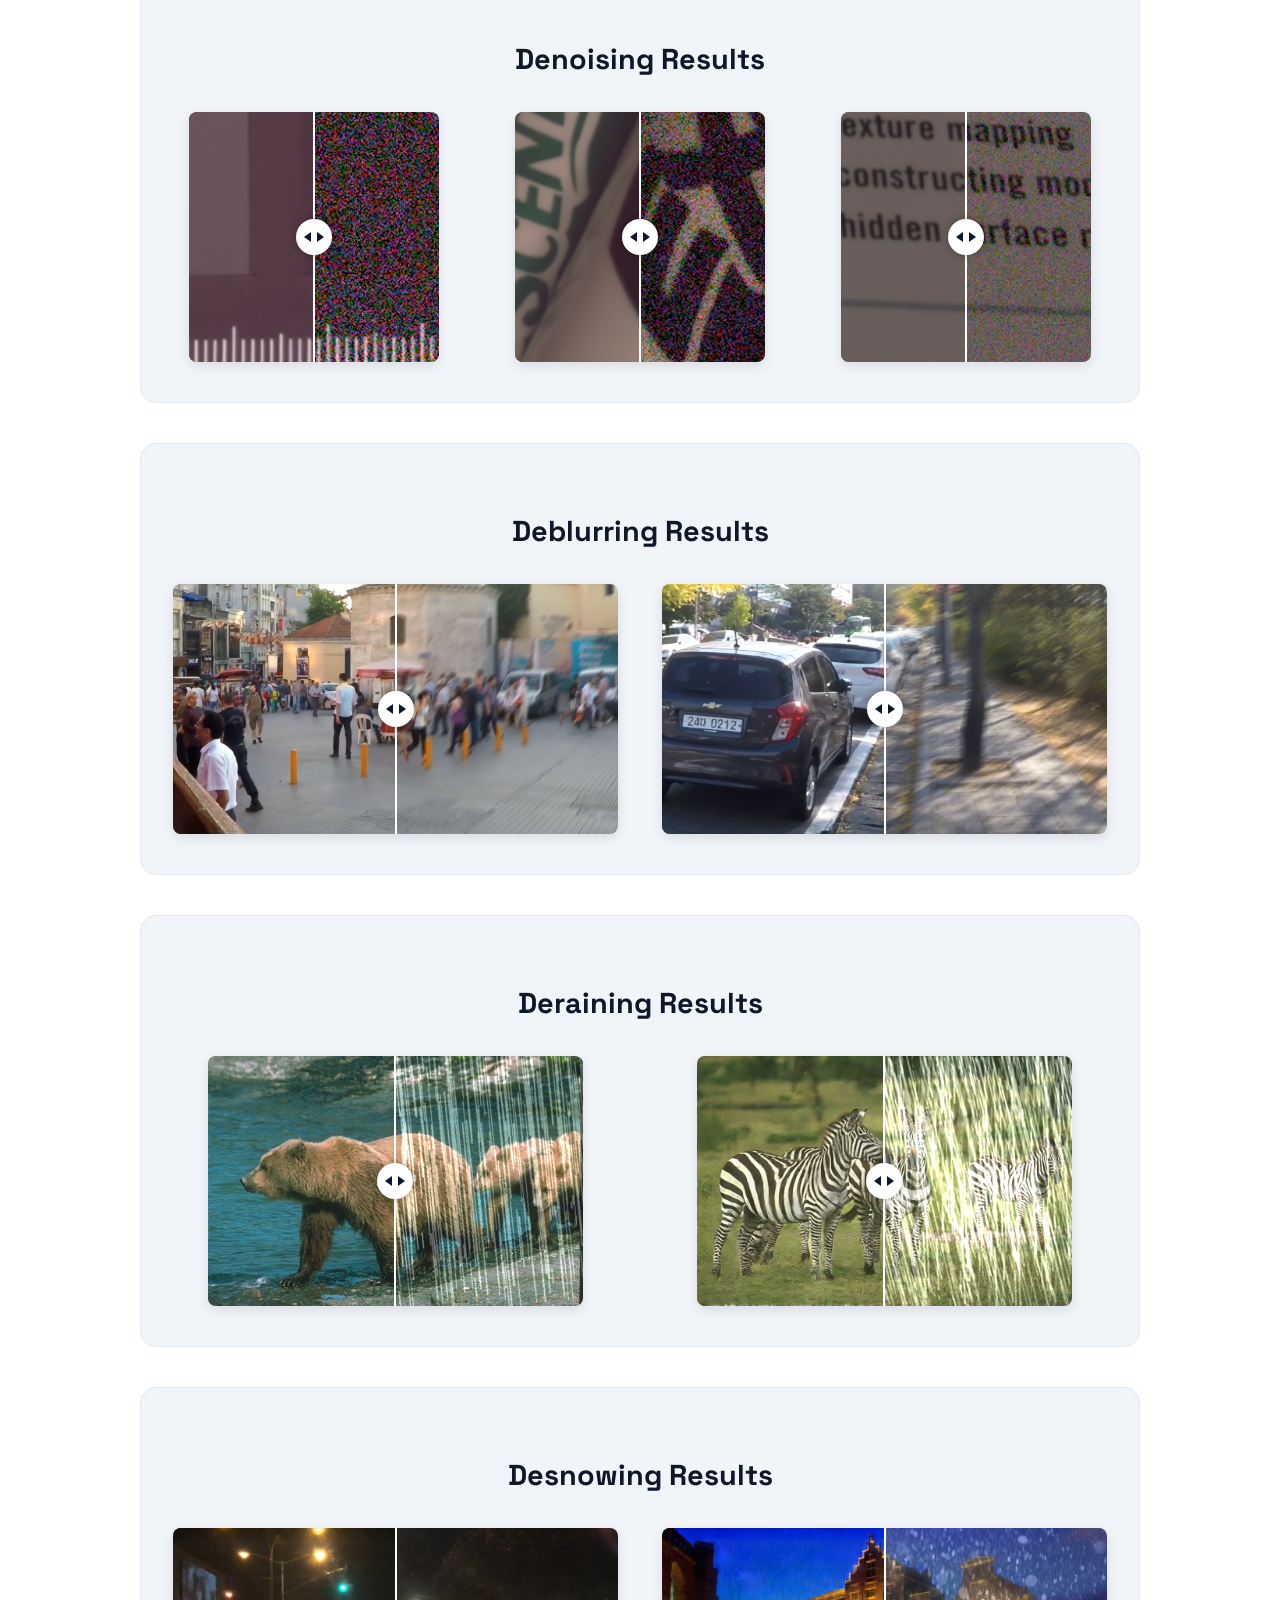
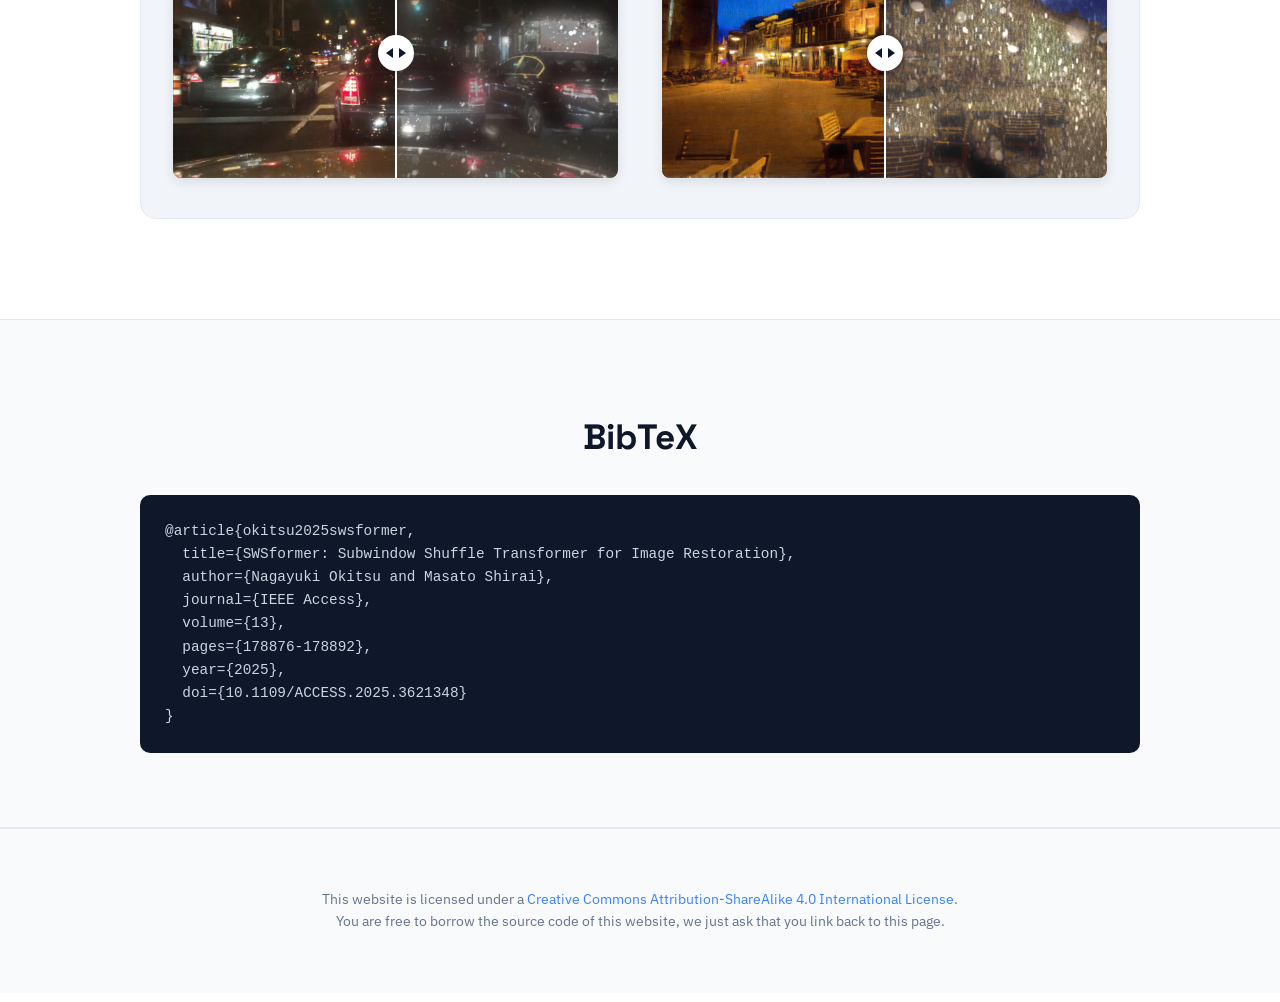
==== commit 90a7549e: "Update index.html" ====
--- a/index.html
+++ b/index.html
@@ -76,6 +76,148 @@
 
     <section class="section alt">
       <div class="container">
+        <h2>Quantitative Results</h2>
+        <div class="carousel-container">
+          <button class="nav-btn prev-btn" onclick="changeSlide(-1)">&#10094;</button>
+
+          <div class="carousel-slide active">
+            <div class="slide-title">SIDD Dataset (836 epochs)</div>
+            <table>
+              <thead>
+                <tr>
+                  <th>Method</th><th>PSNR &uarr;</th><th>SSIM &uarr;</th>
+                </tr>
+              </thead>
+              <tbody>
+                <tr><td>MPRNet [3]</td><td>39.71</td><td>0.958</td></tr>
+                <tr><td>SRMNet [5]</td><td>39.72</td><td>0.959</td></tr>
+                <tr><td>Uformer [10]</td><td>39.89</td><td>0.960</td></tr>
+                <tr><td>Restormer [12]</td><td>40.02</td><td>0.960</td></tr>
+                <tr><td>NAFNet [13]</td><td>40.30</td><td>0.962</td></tr>
+                <tr><td>CGNet [14]</td><td class="second-best">40.39</td><td class="best-result">0.964</td></tr>
+                <tr><td><strong>SWSformer (Ours)</strong></td><td class="best-result">40.64</td><td class="second-best">0.963</td></tr>
+              </tbody>
+            </table>
+          </div>
+
+          <div class="carousel-slide">
+            <div class="slide-title">SIDD Dataset (40 epochs)</div>
+            <table>
+              <thead>
+                <tr>
+                  <th>Method</th><th>PSNR &uarr;</th><th>SSIM &uarr;</th>
+                </tr>
+              </thead>
+              <tbody>
+                <tr><td>Restormer [38]</td><td>39.86</td><td class="second-best">0.959</td></tr>
+                <tr><td>NAFNet [39]</td><td>39.86</td><td class="second-best">0.959</td></tr>
+                <tr><td>CGNet [40]</td><td class="second-best">39.92</td><td class="second-best">0.959</td></tr>
+                <tr><td><strong>SWSformer (Ours)</strong></td><td class="best-result">40.02</td><td class="best-result">0.960</td></tr>
+              </tbody>
+            </table>
+          </div>
+
+          <div class="carousel-slide">
+            <div class="slide-title">GoPro Dataset (40 epochs)</div>
+            <table>
+              <thead>
+                <tr>
+                  <th>Method</th><th>PSNR &uarr;</th><th>SSIM &uarr;</th>
+                </tr>
+              </thead>
+              <tbody>
+                <tr><td>Restormer-local [41]</td><td>30.31</td><td>0.934</td></tr>
+                <tr><td>NAFNet-MH-local [42]</td><td class="second-best">31.32</td><td class="second-best">0.945</td></tr>
+                <tr><td>CGNet-MH-local [40]</td><td>31.30</td><td class="second-best">0.945</td></tr>
+                <tr><td><strong>SWSformer-MH-local (Ours)</strong></td><td class="best-result">31.73</td><td class="best-result">0.950</td></tr>
+              </tbody>
+            </table>
+          </div>
+
+          <div class="carousel-slide">
+            <div class="slide-title">Rain100H Dataset (40 epochs)</div>
+            <table>
+              <thead>
+                <tr>
+                  <th>Method</th><th>PSNR &uarr;</th><th>SSIM &uarr;</th>
+                </tr>
+              </thead>
+              <tbody>
+                <tr><td>FADformer [44]</td><td>28.80</td><td>0.872</td></tr>
+                <tr><td>NAFNet [39]</td><td>29.17</td><td class="second-best">0.876</td></tr>
+                <tr><td>CGNet [40]</td><td class="second-best">29.24</td><td class="second-best">0.876</td></tr>
+                <tr><td><strong>SWSformer (Ours)</strong></td><td class="best-result">29.35</td><td class="best-result">0.879</td></tr>
+              </tbody>
+            </table>
+          </div>
+
+          <div class="carousel-slide">
+            <div class="slide-title">LOLv2 Dataset (40 epochs)</div>
+            <table>
+              <thead>
+                <tr>
+                  <th>Method</th><th>PSNR &uarr;</th><th>SSIM &uarr;</th>
+                </tr>
+              </thead>
+              <tbody>
+                <tr><td>NAFNet [39]</td><td>18.94</td><td class="second-best">0.797</td></tr>
+                <tr><td>CGNet [40]</td><td>19.15</td><td>0.793</td></tr>
+                <tr><td>DarkIR [45]</td><td class="second-best">19.16</td><td>0.779</td></tr>
+                <tr><td><strong>SWSformer-S (Ours)</strong></td><td class="best-result">20.50</td><td class="best-result">0.807</td></tr>
+              </tbody>
+            </table>
+          </div>
+
+          <div class="carousel-slide">
+            <div class="slide-title">AllWeatherNight Dataset (40 epochs)</div>
+            <table>
+              <thead>
+                <tr>
+                  <th rowspan="2">Method</th>
+                  <th colspan="2">Rain Scene</th>
+                  <th colspan="2">Snow Scene</th>
+                </tr>
+                <tr>
+                  <th>PSNR &uarr;</th><th>SSIM &uarr;</th>
+                  <th>PSNR &uarr;</th><th>SSIM &uarr;</th>
+                </tr>
+              </thead>
+              <tbody>
+                <tr>
+                  <td>NAFNet [39]</td>
+                  <td class="second-best">22.07</td><td class="second-best">0.728</td>
+                  <td>19.45</td><td>0.655</td>
+                </tr>
+                <tr>
+                  <td>CGNet [40]</td>
+                  <td>21.03</td><td>0.697</td>
+                  <td class="second-best">19.99</td><td class="second-best">0.677</td>
+                </tr>
+                <tr>
+                  <td><strong>SWSformer-S (Ours)</strong></td>
+                  <td class="best-result">23.51</td><td class="best-result">0.763</td>
+                  <td class="best-result">23.72</td><td class="best-result">0.767</td>
+                </tr>
+              </tbody>
+            </table>
+          </div>
+
+          <button class="nav-btn next-btn" onclick="changeSlide(1)">&#10095;</button>
+
+          <div class="indicators">
+            <span class="dot active" onclick="currentSlide(0)"></span>
+            <span class="dot" onclick="currentSlide(1)"></span>
+            <span class="dot" onclick="currentSlide(2)"></span>
+            <span class="dot" onclick="currentSlide(3)"></span>
+            <span class="dot" onclick="currentSlide(4)"></span>
+            <span class="dot" onclick="currentSlide(5)"></span>
+          </div>
+        </div>
+      </div>
+    </section>
+
+    <section class="section">
+      <div class="container">
         
         <div class="results-frame">
           <h2 class="results-title">Denoising Results</h2>
@@ -158,7 +300,7 @@
       </div>
     </section>
 
-    <section class="section">
+    <section class="section alt">
       <div class="container">
         <h2>BibTeX</h2>
         <pre class="bibtex"><code>@article{okitsu2025swsformer,
@@ -185,6 +327,7 @@
   </footer>
 
   <script>
+    // Slider logic for images
     document.addEventListener('DOMContentLoaded', function() {
       const containers = document.querySelectorAll('.comparison-container');
       containers.forEach(container => {
@@ -201,6 +344,32 @@
         });
       });
     });
+
+    // Carousel logic for tables
+    let slideIndex = 0;
+    const slides = document.querySelectorAll(".carousel-slide");
+    const dots = document.querySelectorAll(".dot");
+
+    function showSlide(index) {
+      if (index >= slides.length) { slideIndex = 0; }
+      if (index < 0) { slideIndex = slides.length - 1; }
+      
+      slides.forEach(slide => slide.classList.remove("active"));
+      dots.forEach(dot => dot.classList.remove("active"));
+      
+      slides[slideIndex].classList.add("active");
+      dots[slideIndex].classList.add("active");
+    }
+
+    function changeSlide(n) {
+      slideIndex += n;
+      showSlide(slideIndex);
+    }
+
+    function currentSlide(n) {
+      slideIndex = n;
+      showSlide(slideIndex);
+    }
   </script>
 </body>
 </html>
--- a/assets/css/style.css
+++ b/assets/css/style.css
@@ -72,6 +72,7 @@
   width: 100%;
   max-width: 940px; /* スライダー枠と同期 */
   margin: 0 auto 30px;
+  padding-top: 30px;
 }
 
 .main-arch-img, .method-img {
@@ -193,3 +194,110 @@
 .footer-license { font-size: 0.85rem; line-height: 1.6; max-width: 800px; margin: 0 auto; }
 .footer a { color: var(--accent-blue); text-decoration: none; }
 .footer a:hover { text-decoration: underline; }
+
+/* ============================================================
+   定量結果テーブル（カルーセル）
+   ============================================================ */
+.carousel-container {
+  position: relative;
+  width: 100%;
+  max-width: 800px;
+  margin: 0 auto;
+  background: var(--bg);
+  border: 1px solid var(--border);
+  border-radius: 12px;
+  padding: 40px 50px;
+  box-shadow: 0 4px 12px rgba(0,0,0,0.03);
+  box-sizing: border-box;
+}
+
+.carousel-slide {
+  display: none;
+  animation: fade 0.5s;
+}
+.carousel-slide.active {
+  display: block;
+}
+
+@keyframes fade {
+  from { opacity: 0.4; }
+  to { opacity: 1; }
+}
+
+.slide-title {
+  text-align: center;
+  font-size: 1.2rem;
+  font-weight: 700;
+  margin-bottom: 20px;
+  color: var(--primary);
+}
+
+.carousel-container table {
+  width: 100%;
+  border-collapse: collapse;
+  text-align: center;
+}
+
+.carousel-container th, 
+.carousel-container td {
+  border: 1px solid var(--border);
+  padding: 12px 8px;
+}
+
+.carousel-container th {
+  background-color: var(--bg-alt);
+  font-weight: 600;
+  color: var(--primary);
+}
+
+.best-result { font-weight: bold; }
+.second-best { text-decoration: underline; }
+
+.nav-btn {
+  position: absolute;
+  top: 50%;
+  transform: translateY(-50%);
+  background-color: var(--bg);
+  color: var(--text-light);
+  border: 1px solid var(--border);
+  width: 40px;
+  height: 40px;
+  border-radius: 50%;
+  font-size: 18px;
+  cursor: pointer;
+  transition: all 0.3s;
+  display: flex;
+  align-items: center;
+  justify-content: center;
+  box-shadow: 0 2px 4px rgba(0,0,0,0.05);
+}
+
+.nav-btn:hover {
+  background-color: var(--primary);
+  color: #fff;
+  border-color: var(--primary);
+}
+
+.prev-btn { left: -15px; }
+.next-btn { right: -15px; }
+
+.indicators {
+  text-align: center;
+  margin-top: 25px;
+}
+
+.dot {
+  cursor: pointer;
+  height: 8px;
+  width: 8px;
+  margin: 0 4px;
+  background-color: #cbd5e1;
+  border-radius: 50%;
+  display: inline-block;
+  transition: all 0.3s ease;
+}
+
+.dot.active {
+  background-color: var(--primary);
+  transform: scale(1.3);
+}
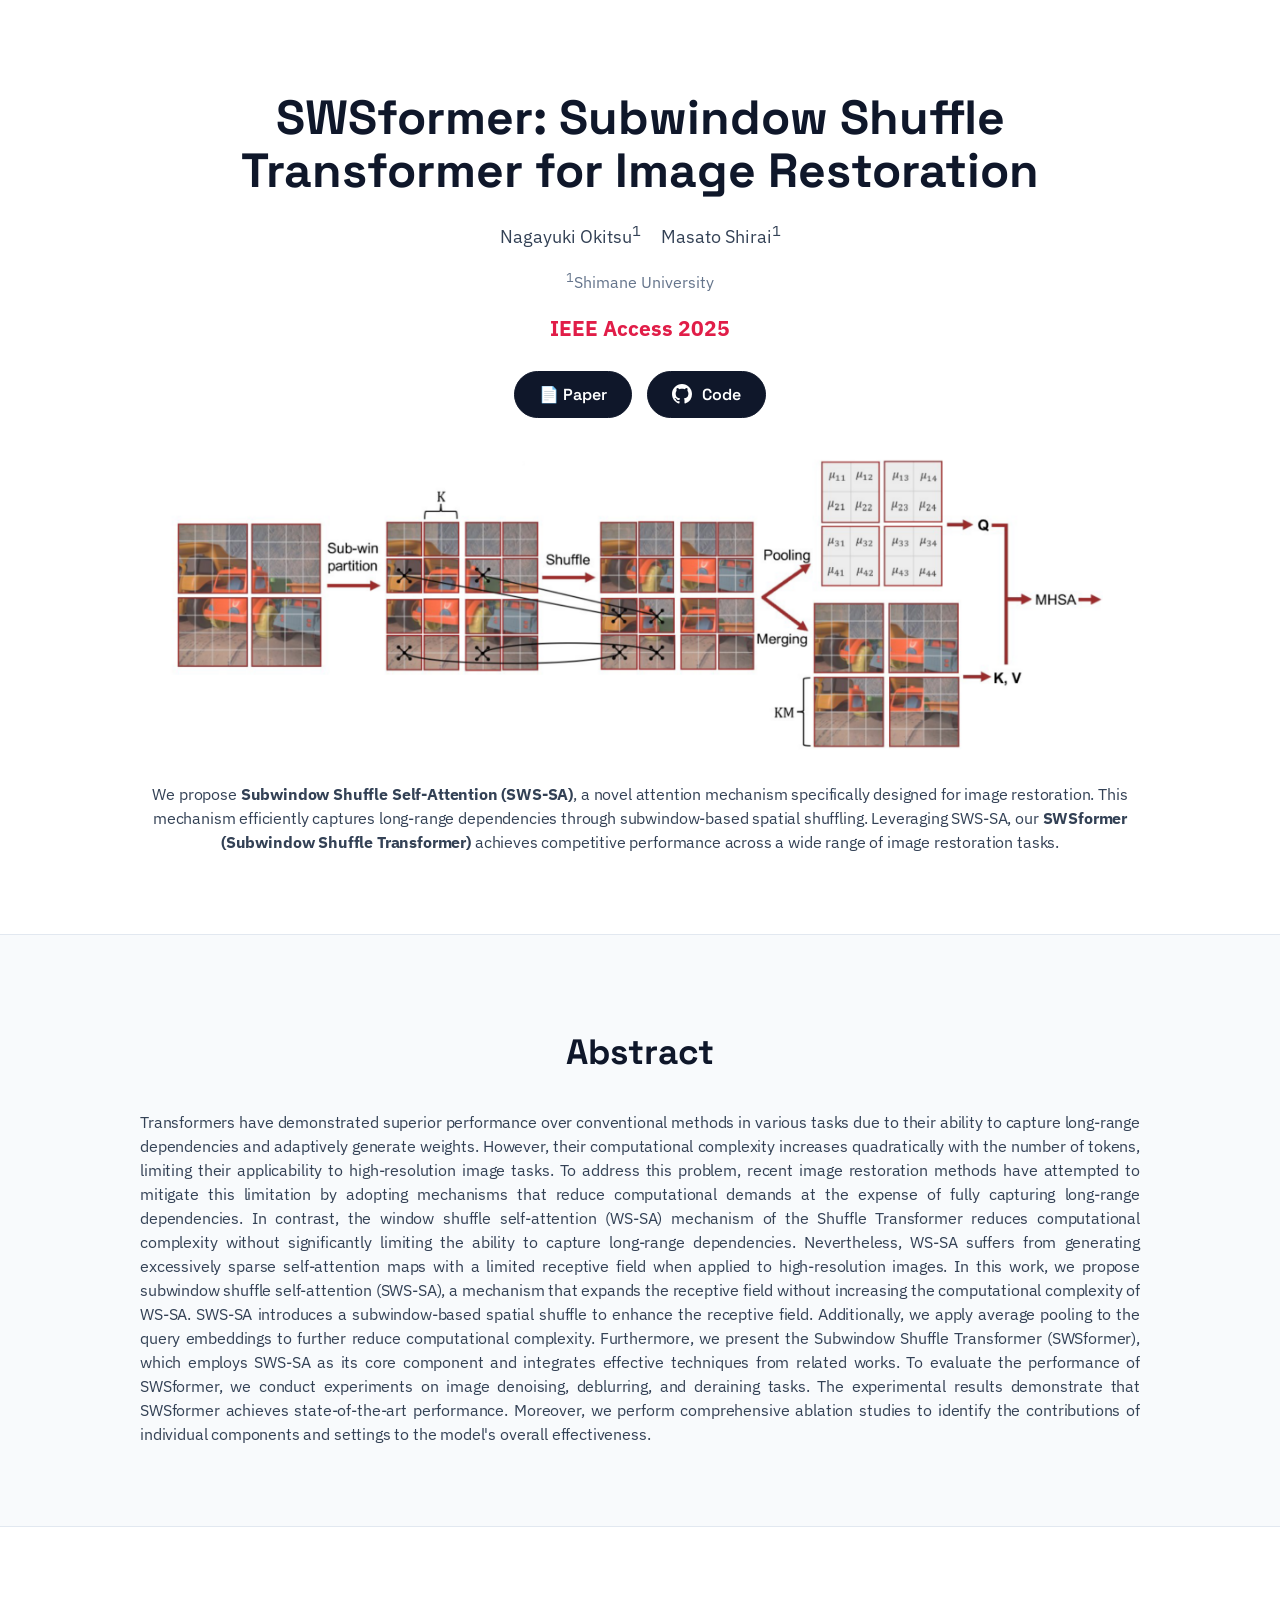
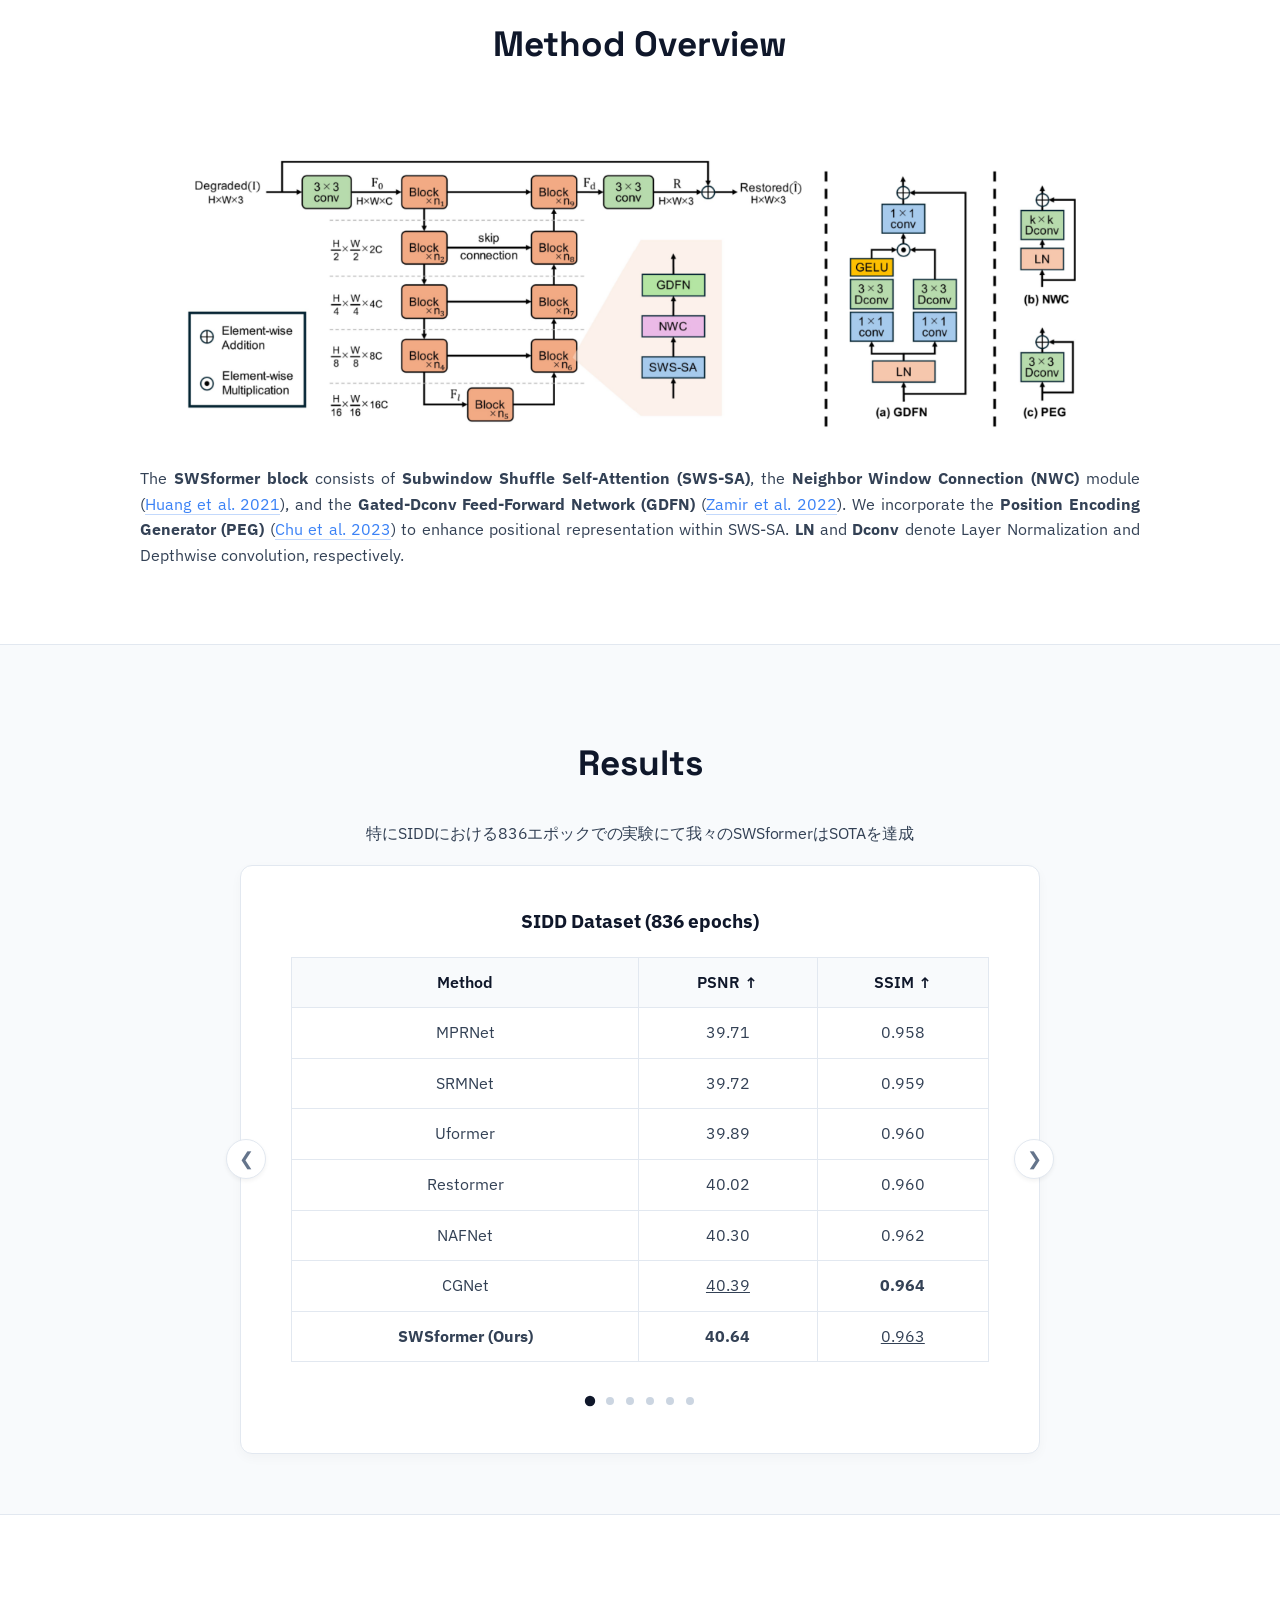
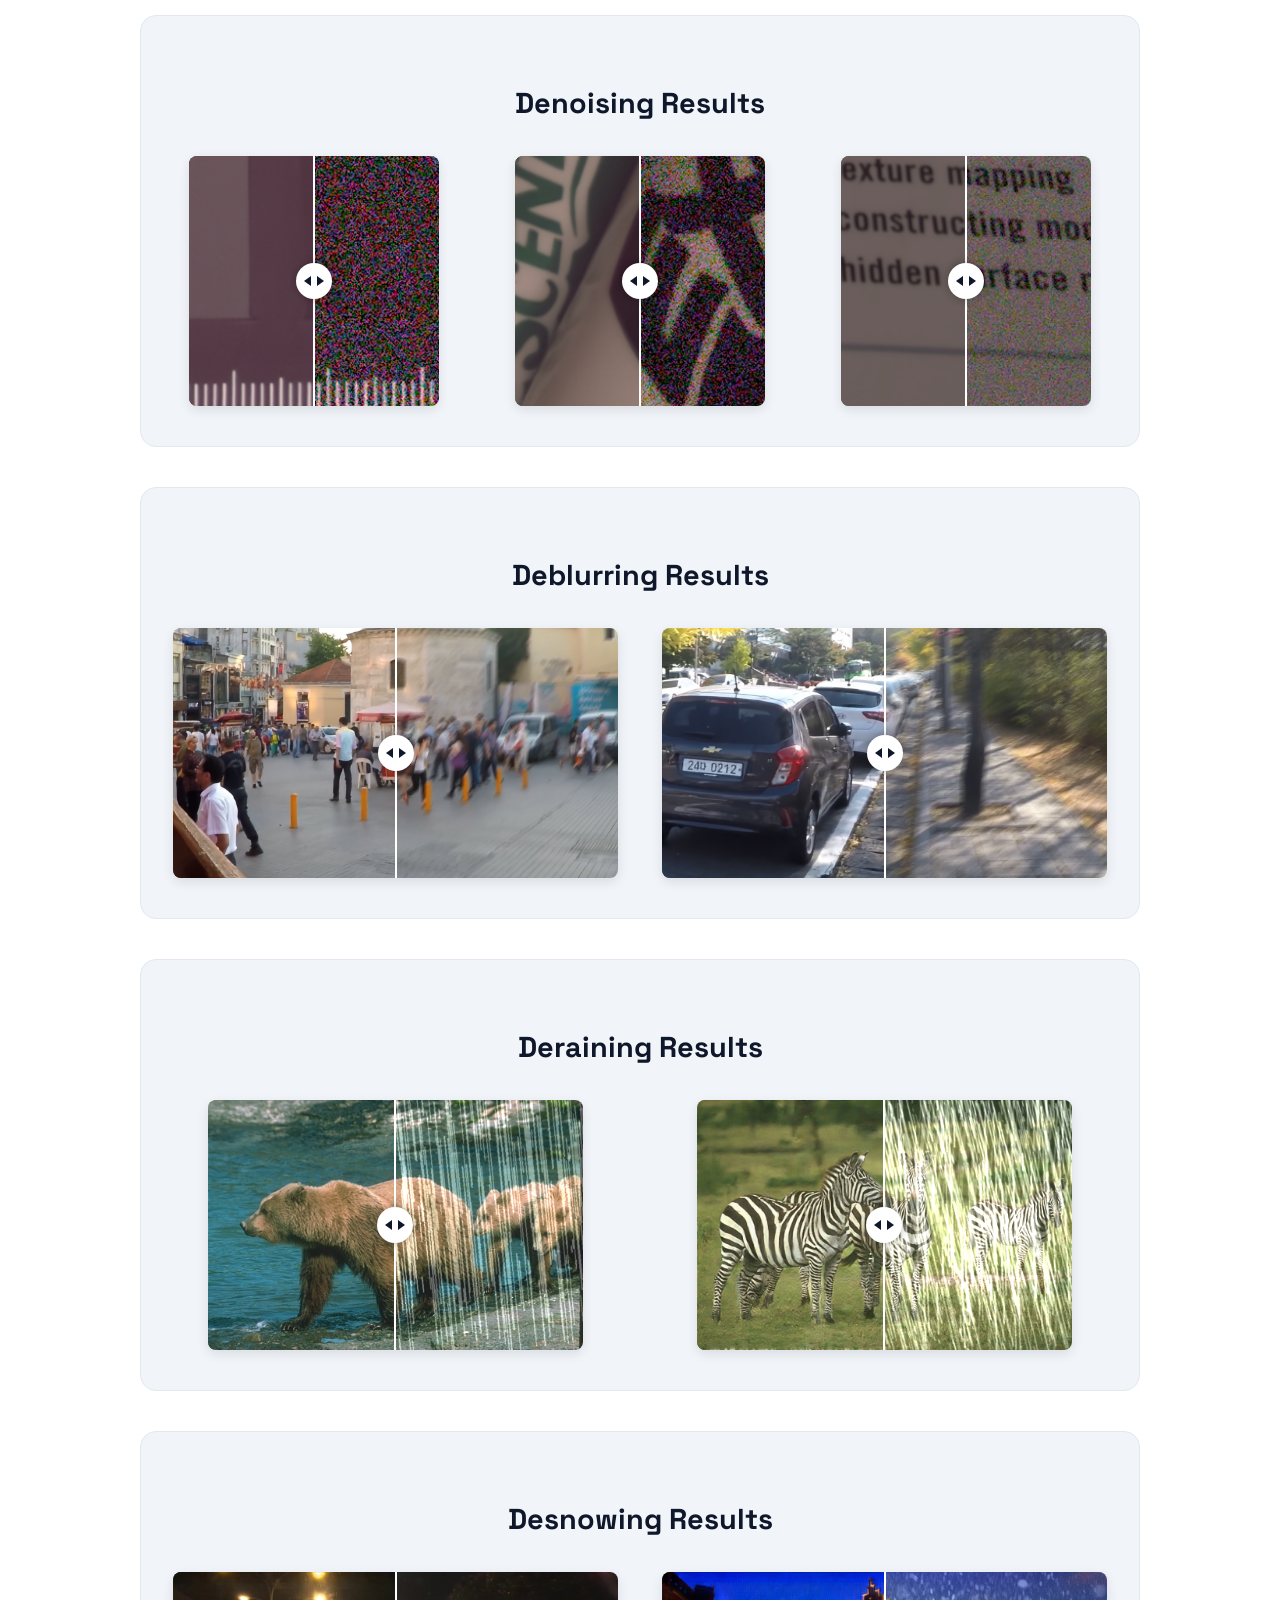
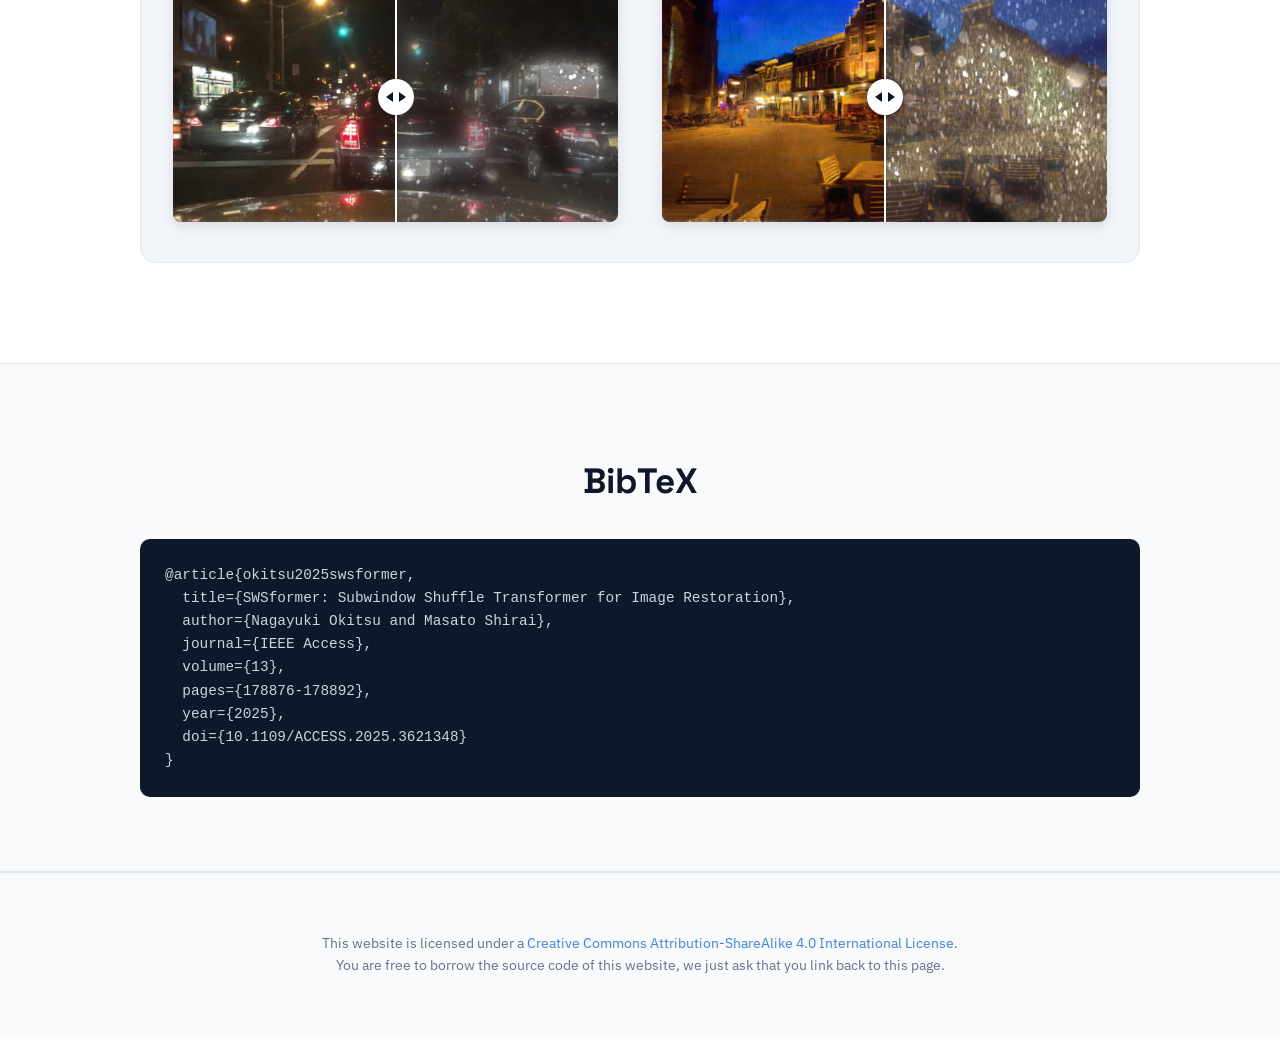
==== commit d83dad34: "Update index.html" ====
--- a/index.html
+++ b/index.html
@@ -76,7 +76,9 @@
 
     <section class="section alt">
       <div class="container">
-        <h2>Quantitative Results</h2>
+        <h2>Results</h2>
+        <p class="abstract-text text-center">特にSIDDにおける836エポックでの実験にて我々のSWSformerはSOTAを達成</p>
+        
         <div class="carousel-container">
           <button class="nav-btn prev-btn" onclick="changeSlide(-1)">&#10094;</button>
 
@@ -89,12 +91,12 @@
                 </tr>
               </thead>
               <tbody>
-                <tr><td>MPRNet [3]</td><td>39.71</td><td>0.958</td></tr>
-                <tr><td>SRMNet [5]</td><td>39.72</td><td>0.959</td></tr>
-                <tr><td>Uformer [10]</td><td>39.89</td><td>0.960</td></tr>
-                <tr><td>Restormer [12]</td><td>40.02</td><td>0.960</td></tr>
-                <tr><td>NAFNet [13]</td><td>40.30</td><td>0.962</td></tr>
-                <tr><td>CGNet [14]</td><td class="second-best">40.39</td><td class="best-result">0.964</td></tr>
+                <tr><td>MPRNet</td><td>39.71</td><td>0.958</td></tr>
+                <tr><td>SRMNet</td><td>39.72</td><td>0.959</td></tr>
+                <tr><td>Uformer</td><td>39.89</td><td>0.960</td></tr>
+                <tr><td>Restormer</td><td>40.02</td><td>0.960</td></tr>
+                <tr><td>NAFNet</td><td>40.30</td><td>0.962</td></tr>
+                <tr><td>CGNet</td><td class="second-best">40.39</td><td class="best-result">0.964</td></tr>
                 <tr><td><strong>SWSformer (Ours)</strong></td><td class="best-result">40.64</td><td class="second-best">0.963</td></tr>
               </tbody>
             </table>
@@ -109,9 +111,9 @@
                 </tr>
               </thead>
               <tbody>
-                <tr><td>Restormer [38]</td><td>39.86</td><td class="second-best">0.959</td></tr>
-                <tr><td>NAFNet [39]</td><td>39.86</td><td class="second-best">0.959</td></tr>
-                <tr><td>CGNet [40]</td><td class="second-best">39.92</td><td class="second-best">0.959</td></tr>
+                <tr><td>Restormer</td><td>39.86</td><td class="second-best">0.959</td></tr>
+                <tr><td>NAFNet</td><td>39.86</td><td class="second-best">0.959</td></tr>
+                <tr><td>CGNet</td><td class="second-best">39.92</td><td class="second-best">0.959</td></tr>
                 <tr><td><strong>SWSformer (Ours)</strong></td><td class="best-result">40.02</td><td class="best-result">0.960</td></tr>
               </tbody>
             </table>
@@ -126,9 +128,9 @@
                 </tr>
               </thead>
               <tbody>
-                <tr><td>Restormer-local [41]</td><td>30.31</td><td>0.934</td></tr>
-                <tr><td>NAFNet-MH-local [42]</td><td class="second-best">31.32</td><td class="second-best">0.945</td></tr>
-                <tr><td>CGNet-MH-local [40]</td><td>31.30</td><td class="second-best">0.945</td></tr>
+                <tr><td>Restormer-local</td><td>30.31</td><td>0.934</td></tr>
+                <tr><td>NAFNet-MH-local</td><td class="second-best">31.32</td><td class="second-best">0.945</td></tr>
+                <tr><td>CGNet-MH-local</td><td>31.30</td><td class="second-best">0.945</td></tr>
                 <tr><td><strong>SWSformer-MH-local (Ours)</strong></td><td class="best-result">31.73</td><td class="best-result">0.950</td></tr>
               </tbody>
             </table>
@@ -143,9 +145,9 @@
                 </tr>
               </thead>
               <tbody>
-                <tr><td>FADformer [44]</td><td>28.80</td><td>0.872</td></tr>
-                <tr><td>NAFNet [39]</td><td>29.17</td><td class="second-best">0.876</td></tr>
-                <tr><td>CGNet [40]</td><td class="second-best">29.24</td><td class="second-best">0.876</td></tr>
+                <tr><td>FADformer</td><td>28.80</td><td>0.872</td></tr>
+                <tr><td>NAFNet</td><td>29.17</td><td class="second-best">0.876</td></tr>
+                <tr><td>CGNet</td><td class="second-best">29.24</td><td class="second-best">0.876</td></tr>
                 <tr><td><strong>SWSformer (Ours)</strong></td><td class="best-result">29.35</td><td class="best-result">0.879</td></tr>
               </tbody>
             </table>
@@ -160,9 +162,9 @@
                 </tr>
               </thead>
               <tbody>
-                <tr><td>NAFNet [39]</td><td>18.94</td><td class="second-best">0.797</td></tr>
-                <tr><td>CGNet [40]</td><td>19.15</td><td>0.793</td></tr>
-                <tr><td>DarkIR [45]</td><td class="second-best">19.16</td><td>0.779</td></tr>
+                <tr><td>NAFNet</td><td>18.94</td><td class="second-best">0.797</td></tr>
+                <tr><td>CGNet</td><td>19.15</td><td>0.793</td></tr>
+                <tr><td>DarkIR</td><td class="second-best">19.16</td><td>0.779</td></tr>
                 <tr><td><strong>SWSformer-S (Ours)</strong></td><td class="best-result">20.50</td><td class="best-result">0.807</td></tr>
               </tbody>
             </table>
@@ -184,12 +186,12 @@
               </thead>
               <tbody>
                 <tr>
-                  <td>NAFNet [39]</td>
+                  <td>NAFNet</td>
                   <td class="second-best">22.07</td><td class="second-best">0.728</td>
                   <td>19.45</td><td>0.655</td>
                 </tr>
                 <tr>
-                  <td>CGNet [40]</td>
+                  <td>CGNet</td>
                   <td>21.03</td><td>0.697</td>
                   <td class="second-best">19.99</td><td class="second-best">0.677</td>
                 </tr>
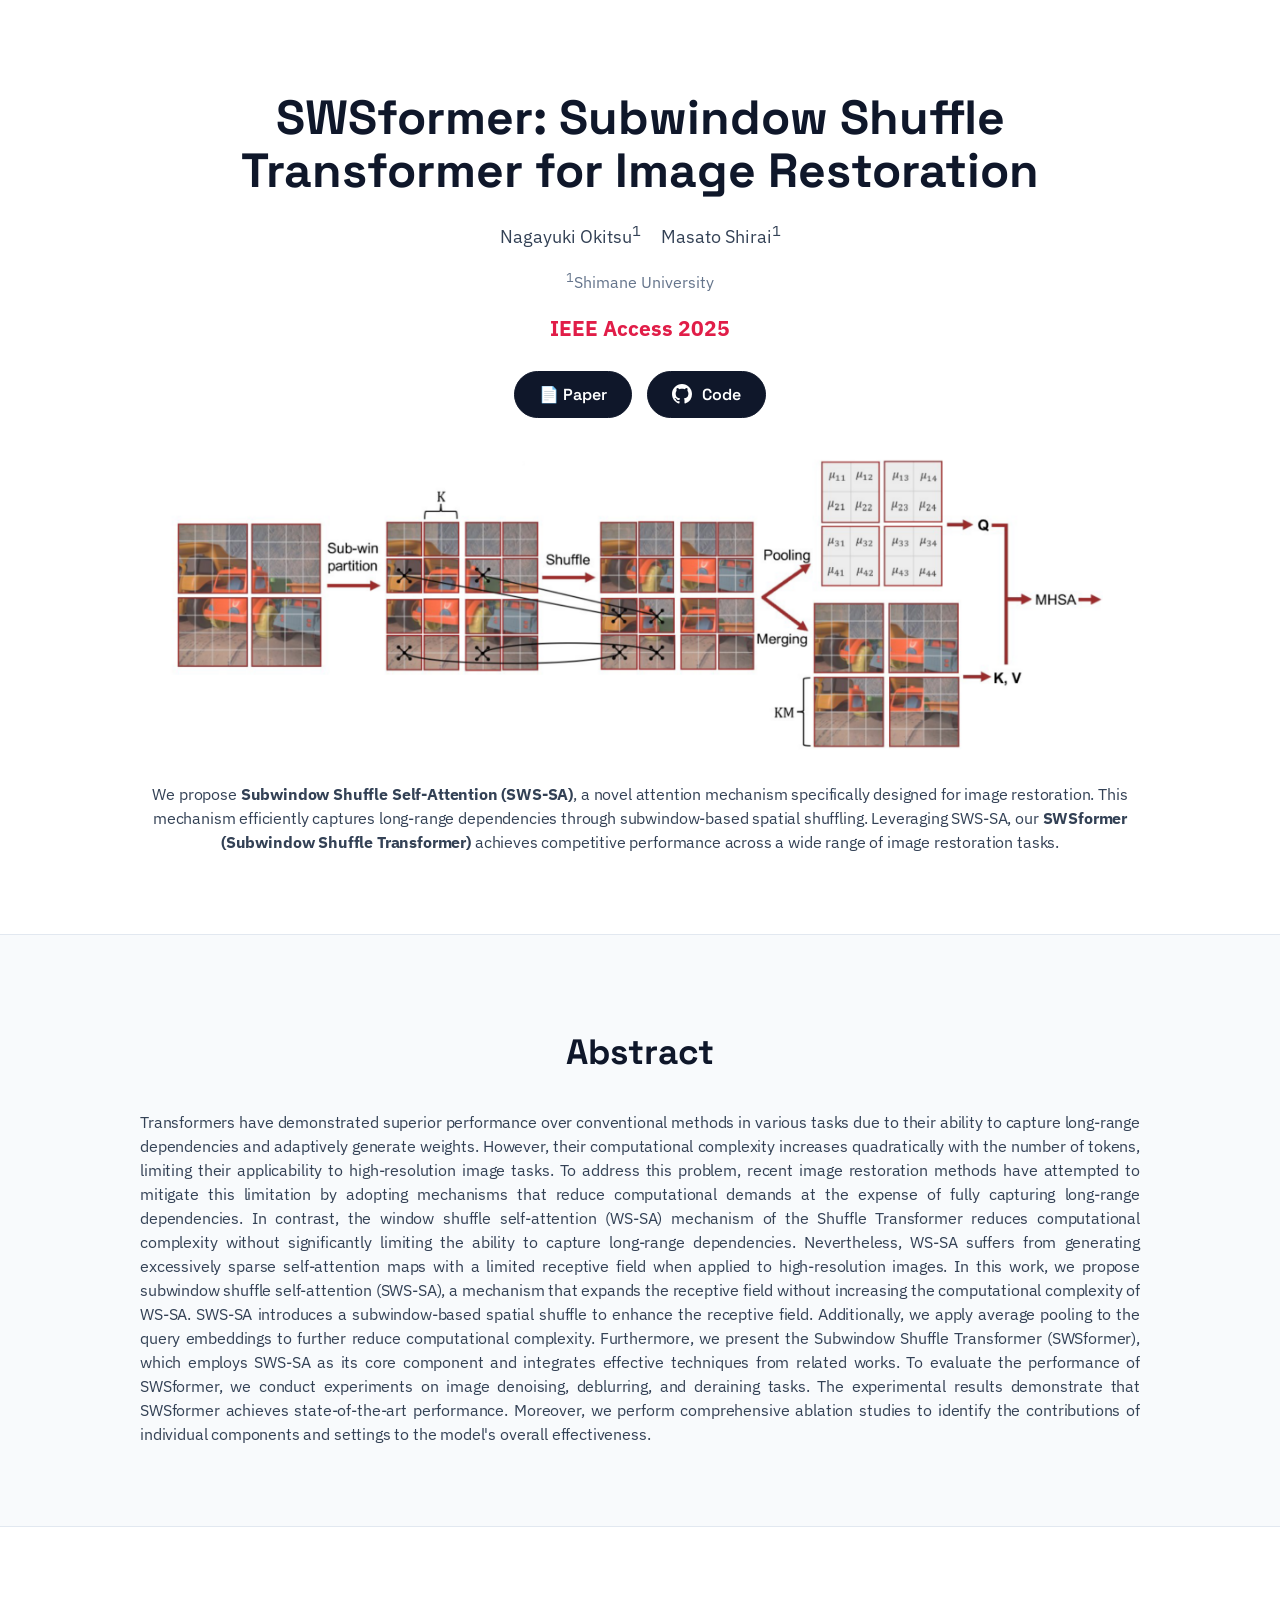
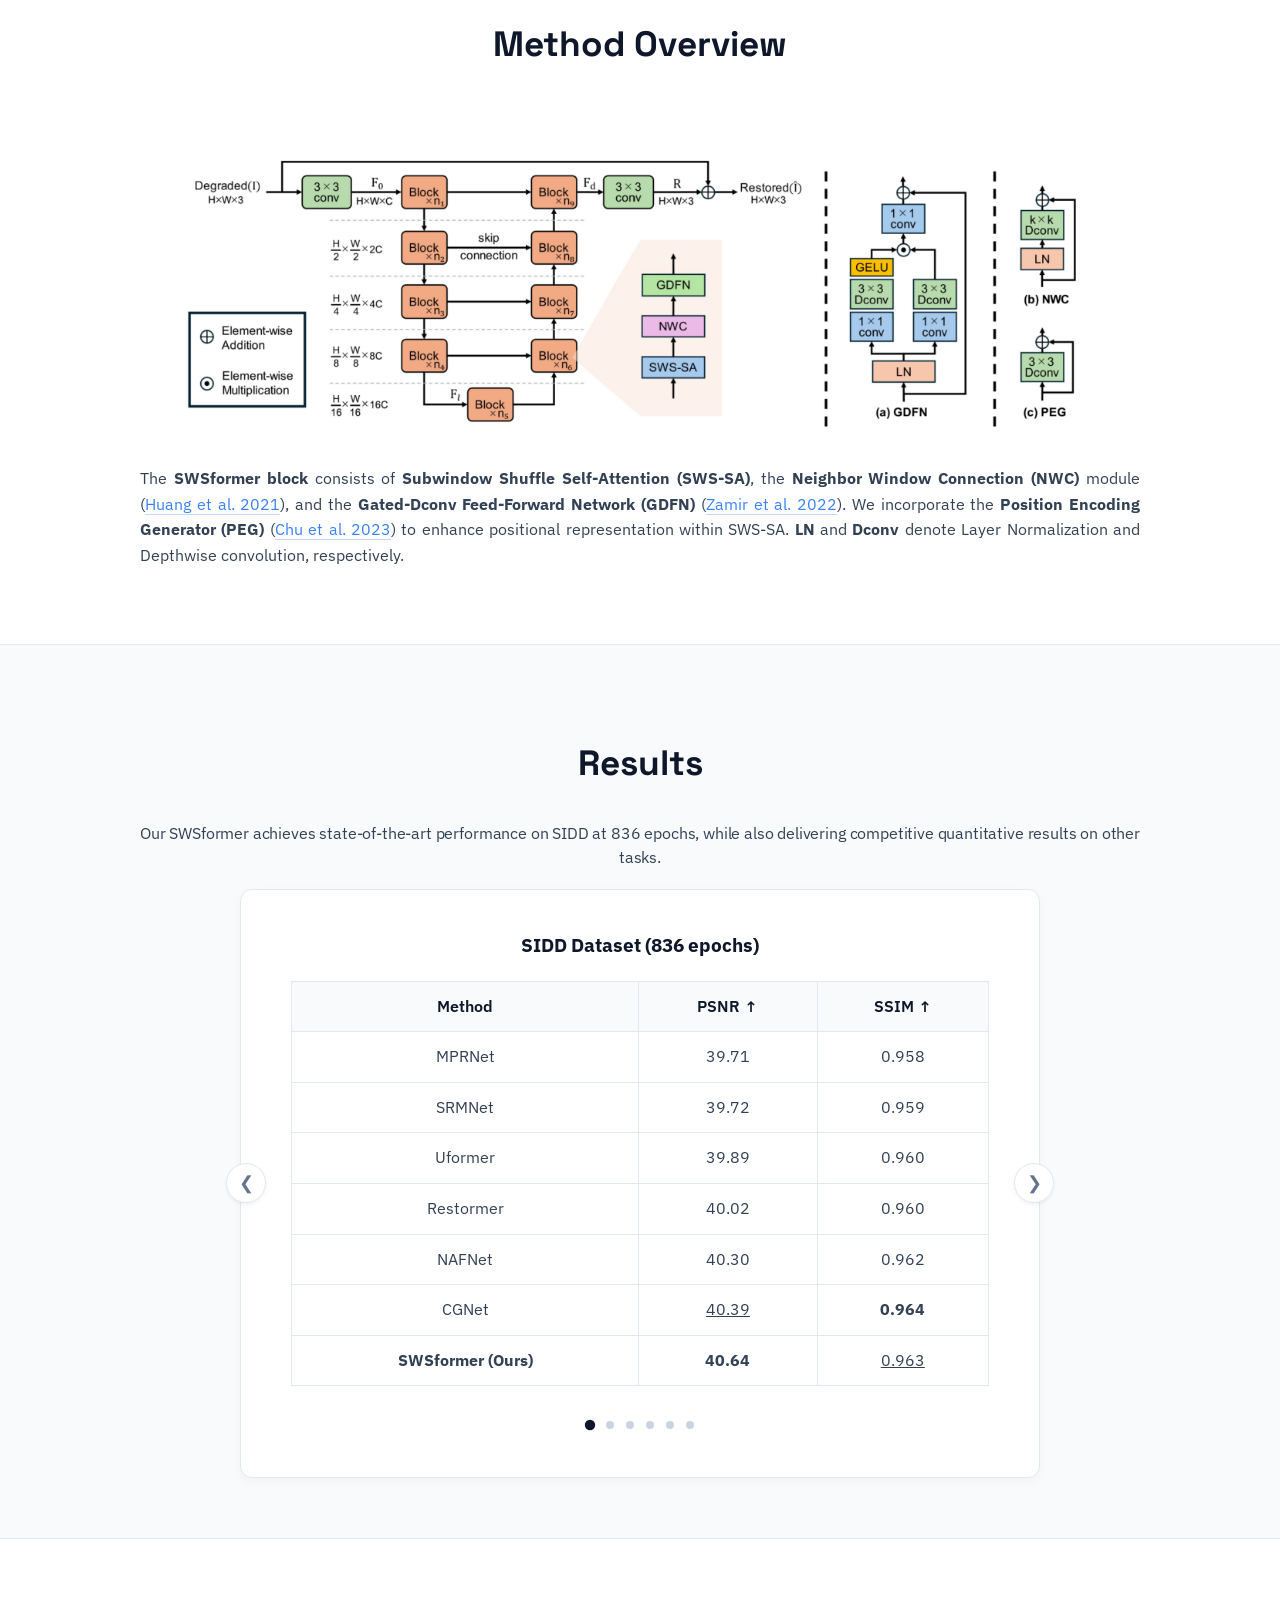
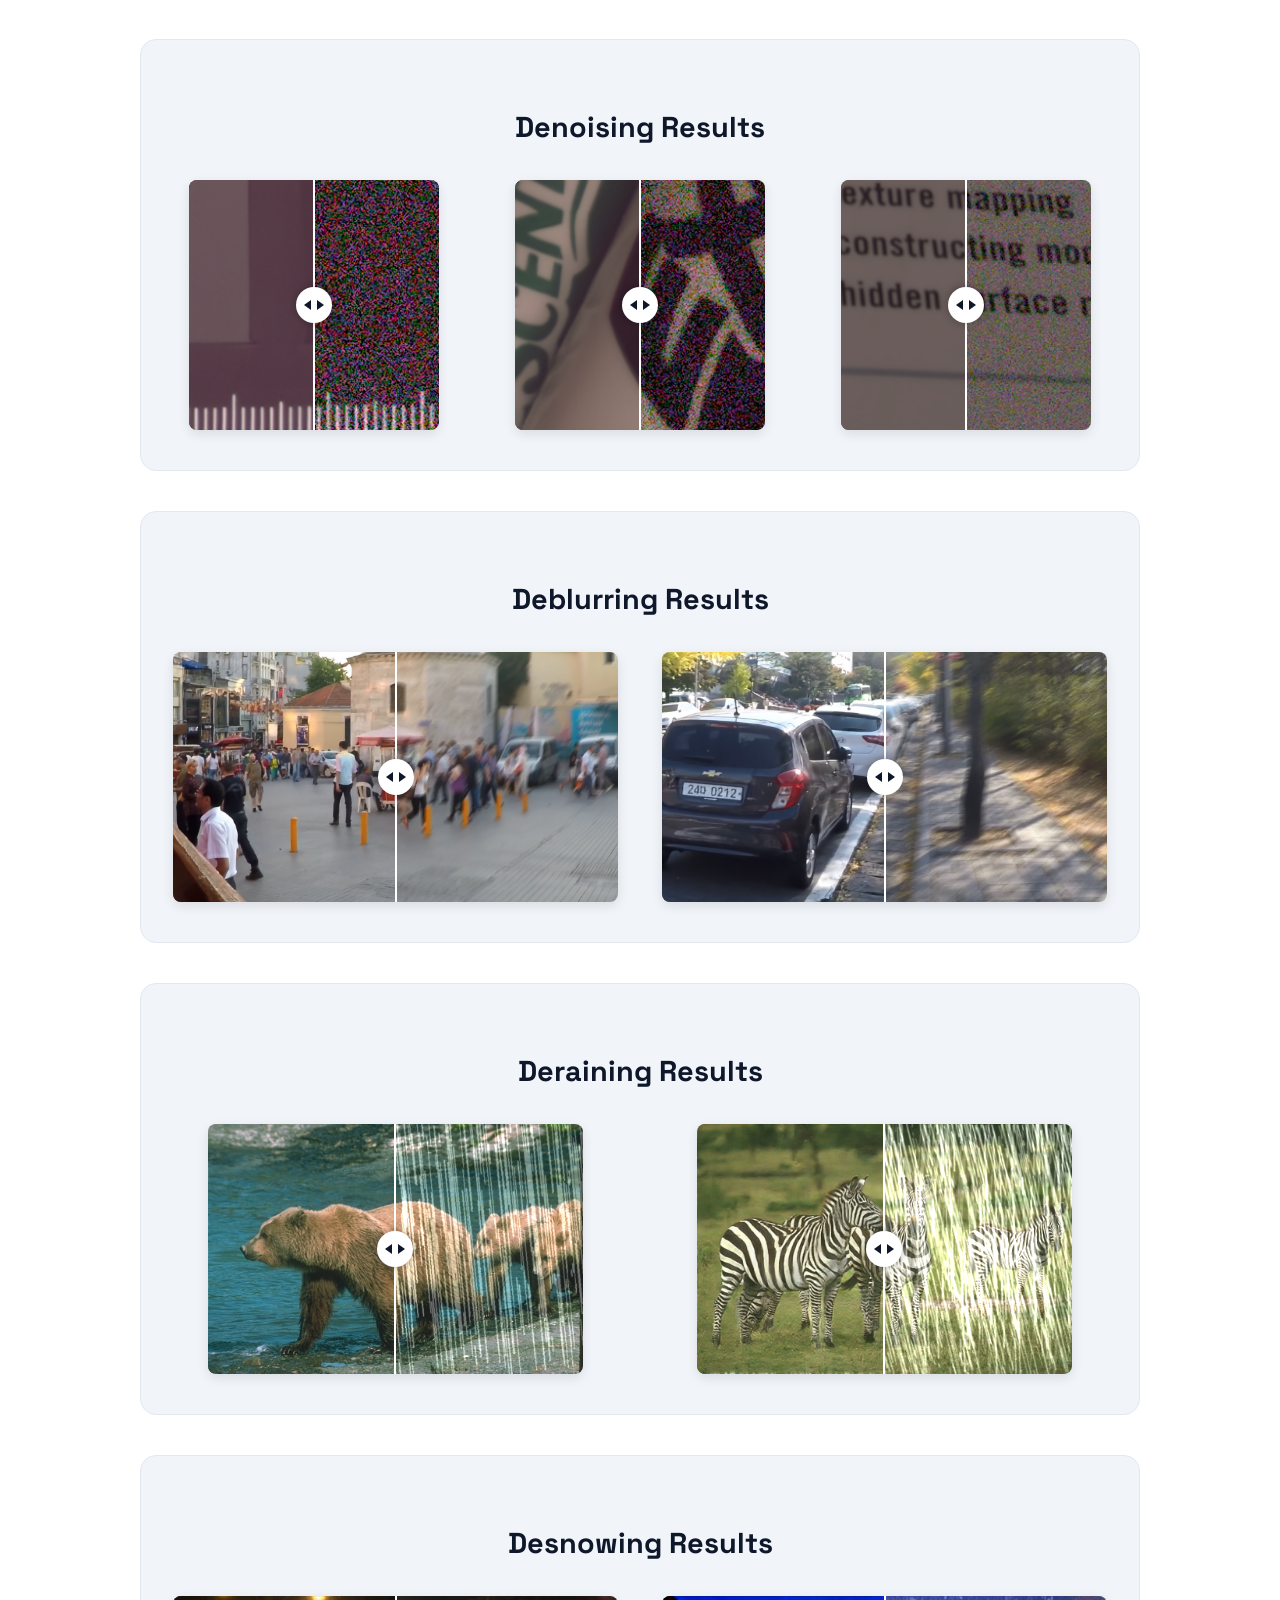
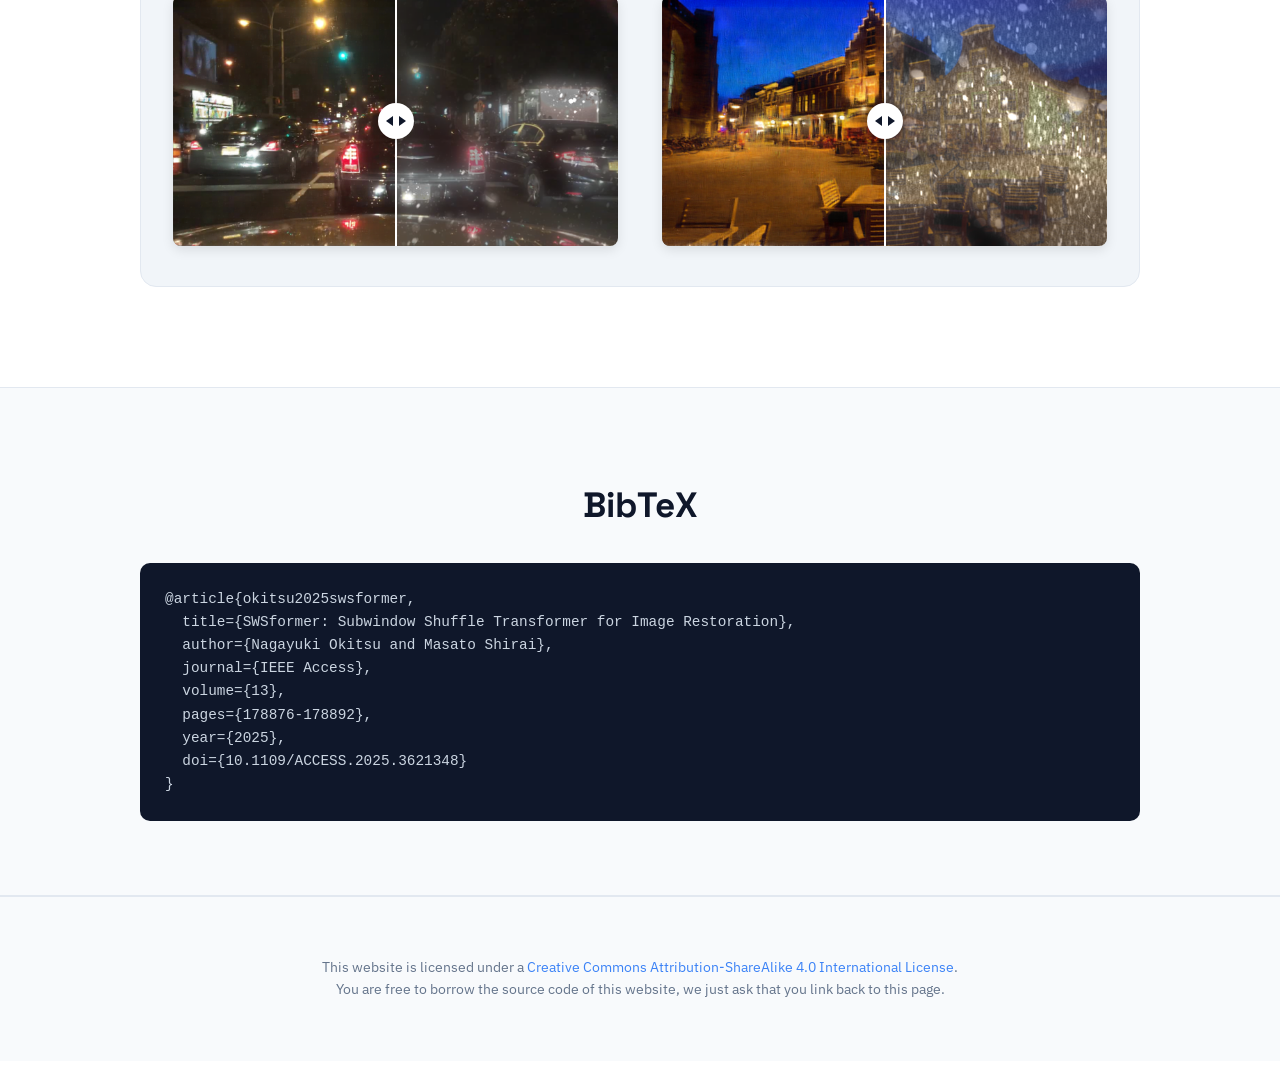
==== commit ec713179: "Update index.html" ====
--- a/index.html
+++ b/index.html
@@ -77,7 +77,7 @@
     <section class="section alt">
       <div class="container">
         <h2>Results</h2>
-        <p class="abstract-text text-center">特にSIDDにおける836エポックでの実験にて我々のSWSformerはSOTAを達成</p>
+        <p class="abstract-text text-center">Our SWSformer achieves state-of-the-art performance on SIDD at 836 epochs, while also delivering competitive quantitative results on other tasks.</p>
         
         <div class="carousel-container">
           <button class="nav-btn prev-btn" onclick="changeSlide(-1)">&#10094;</button>
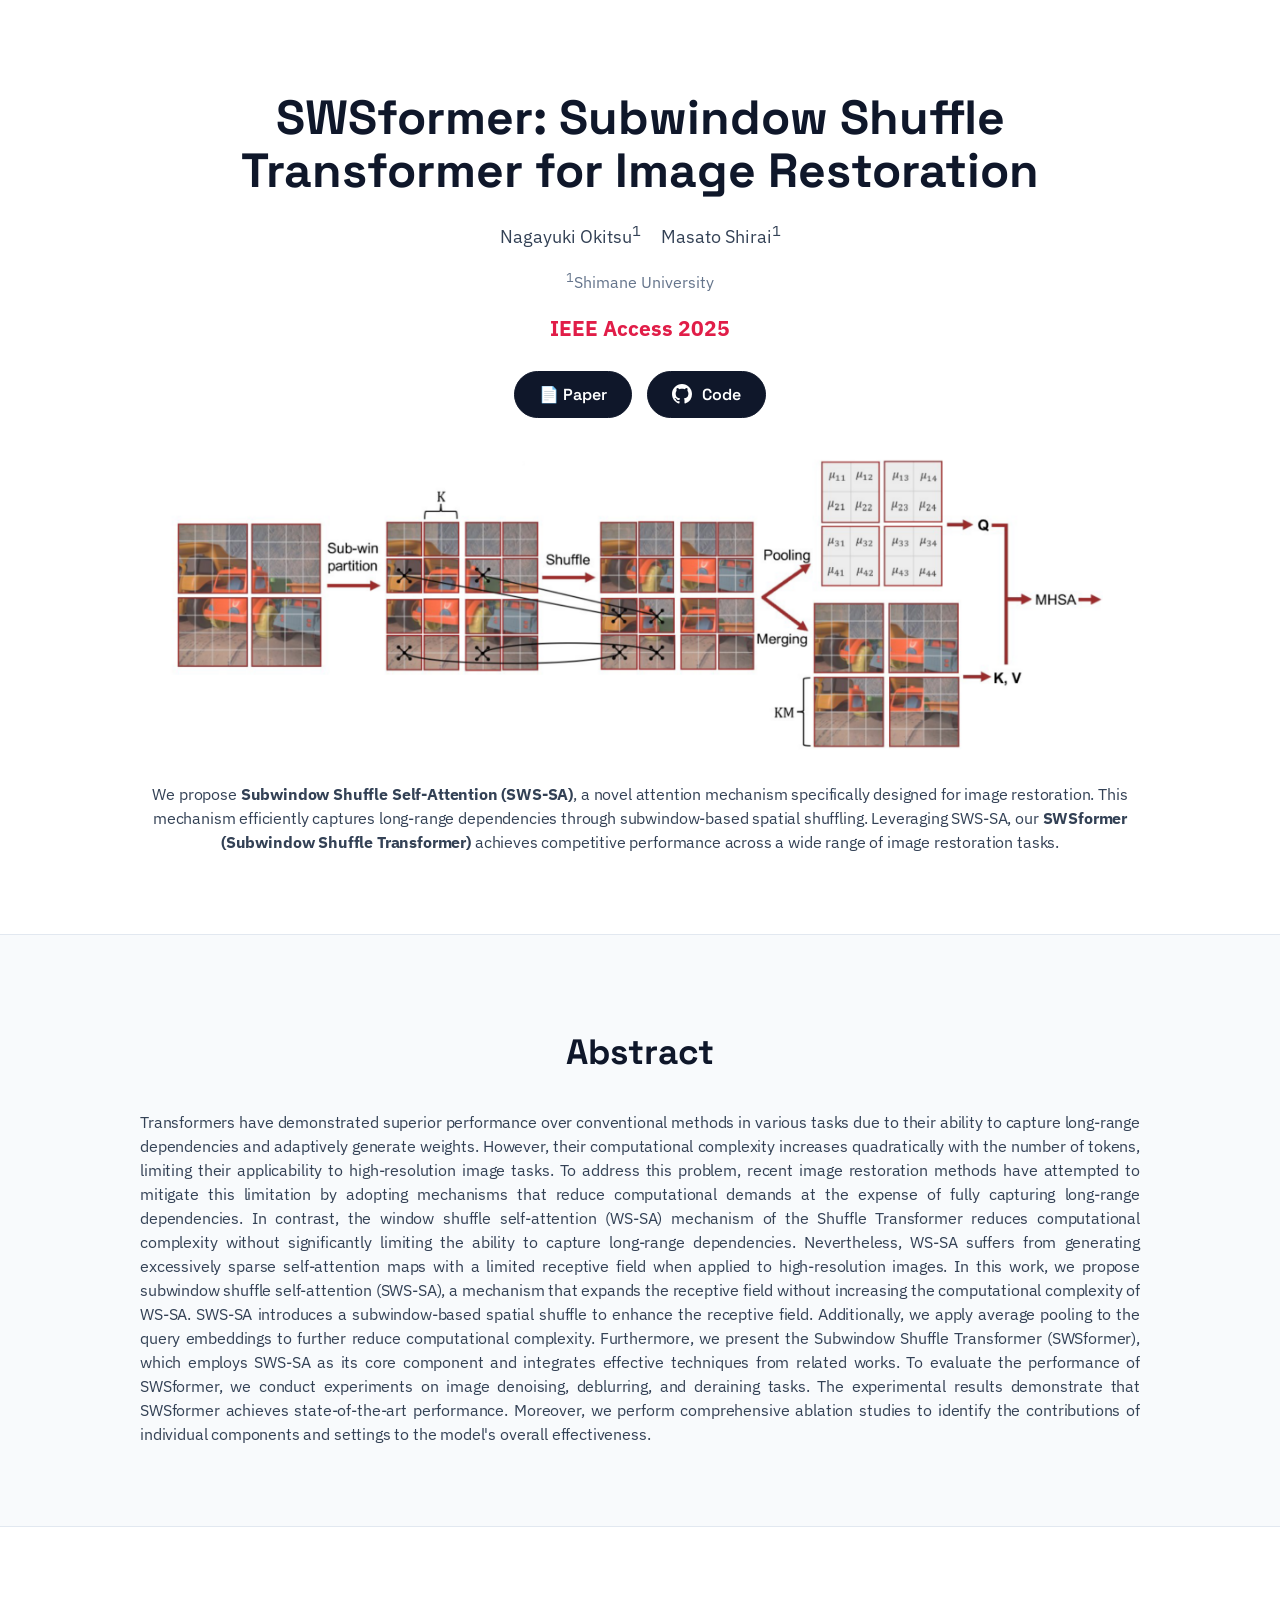
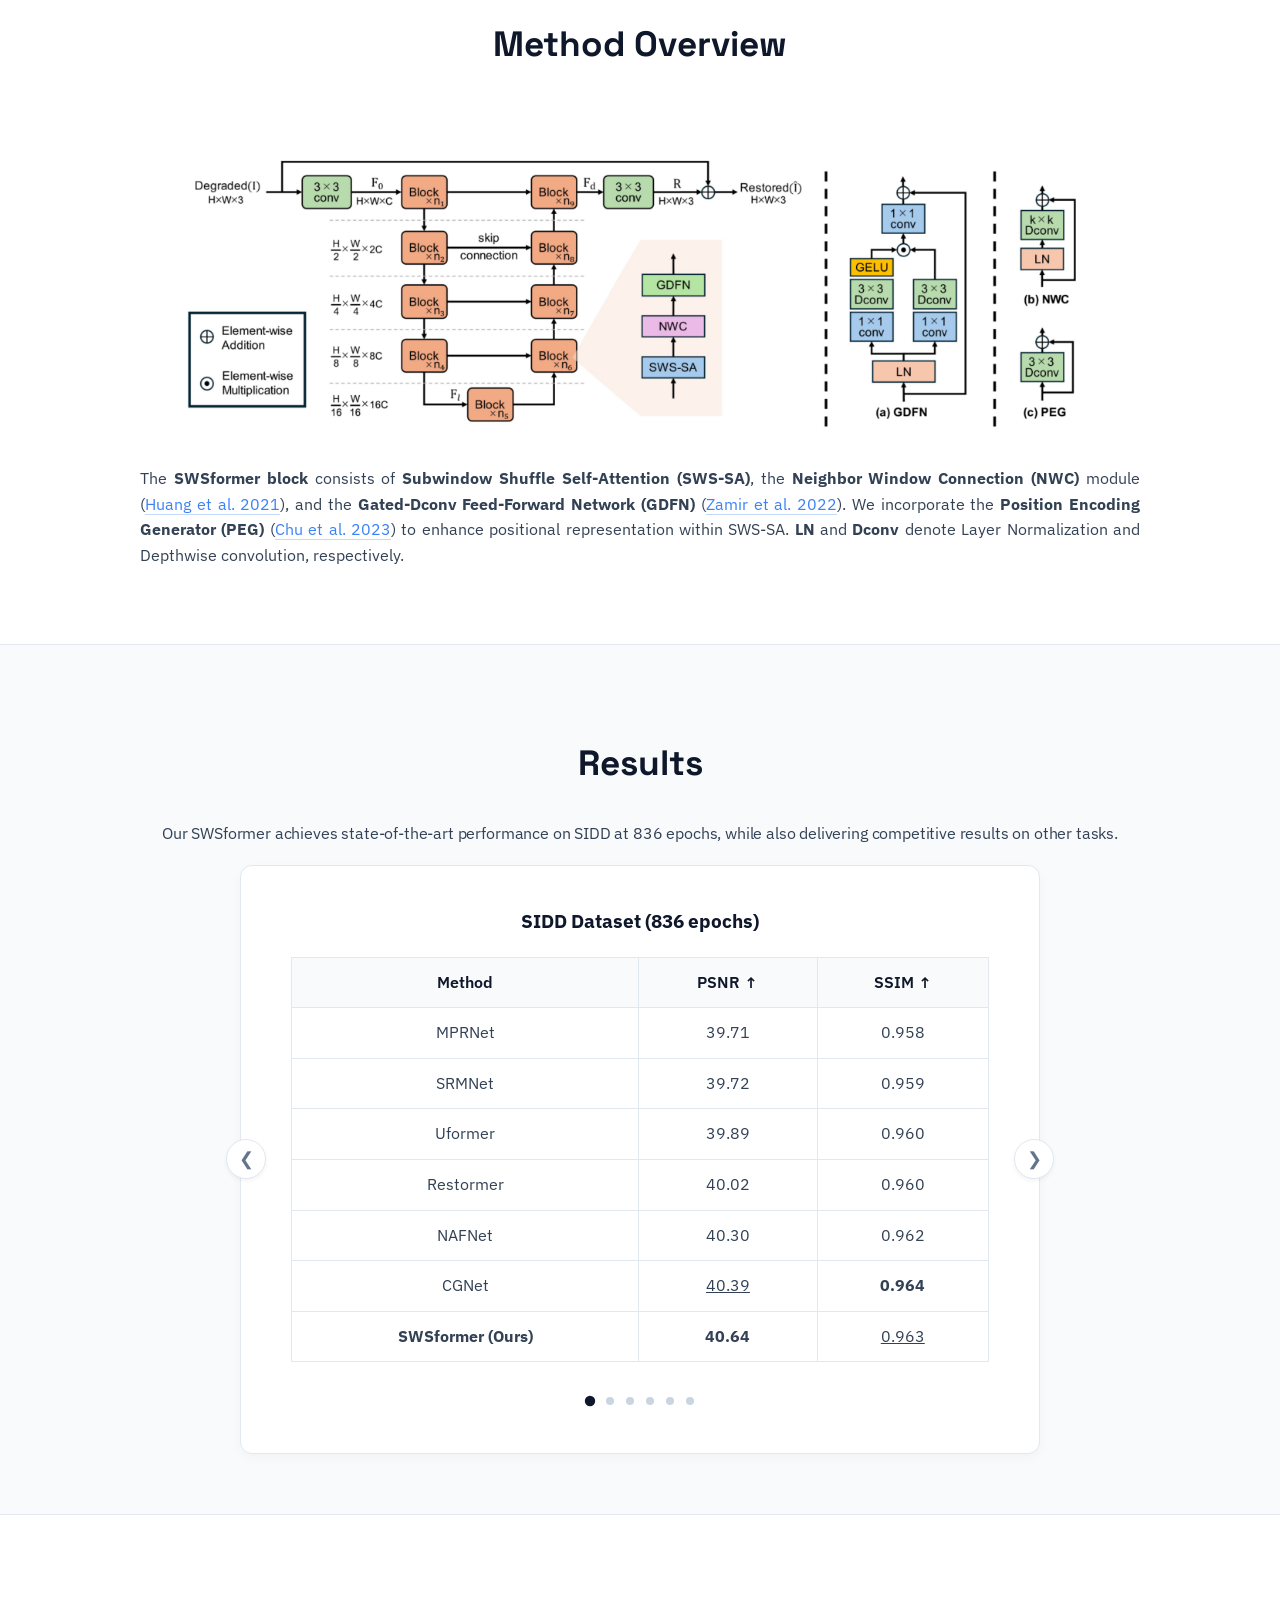
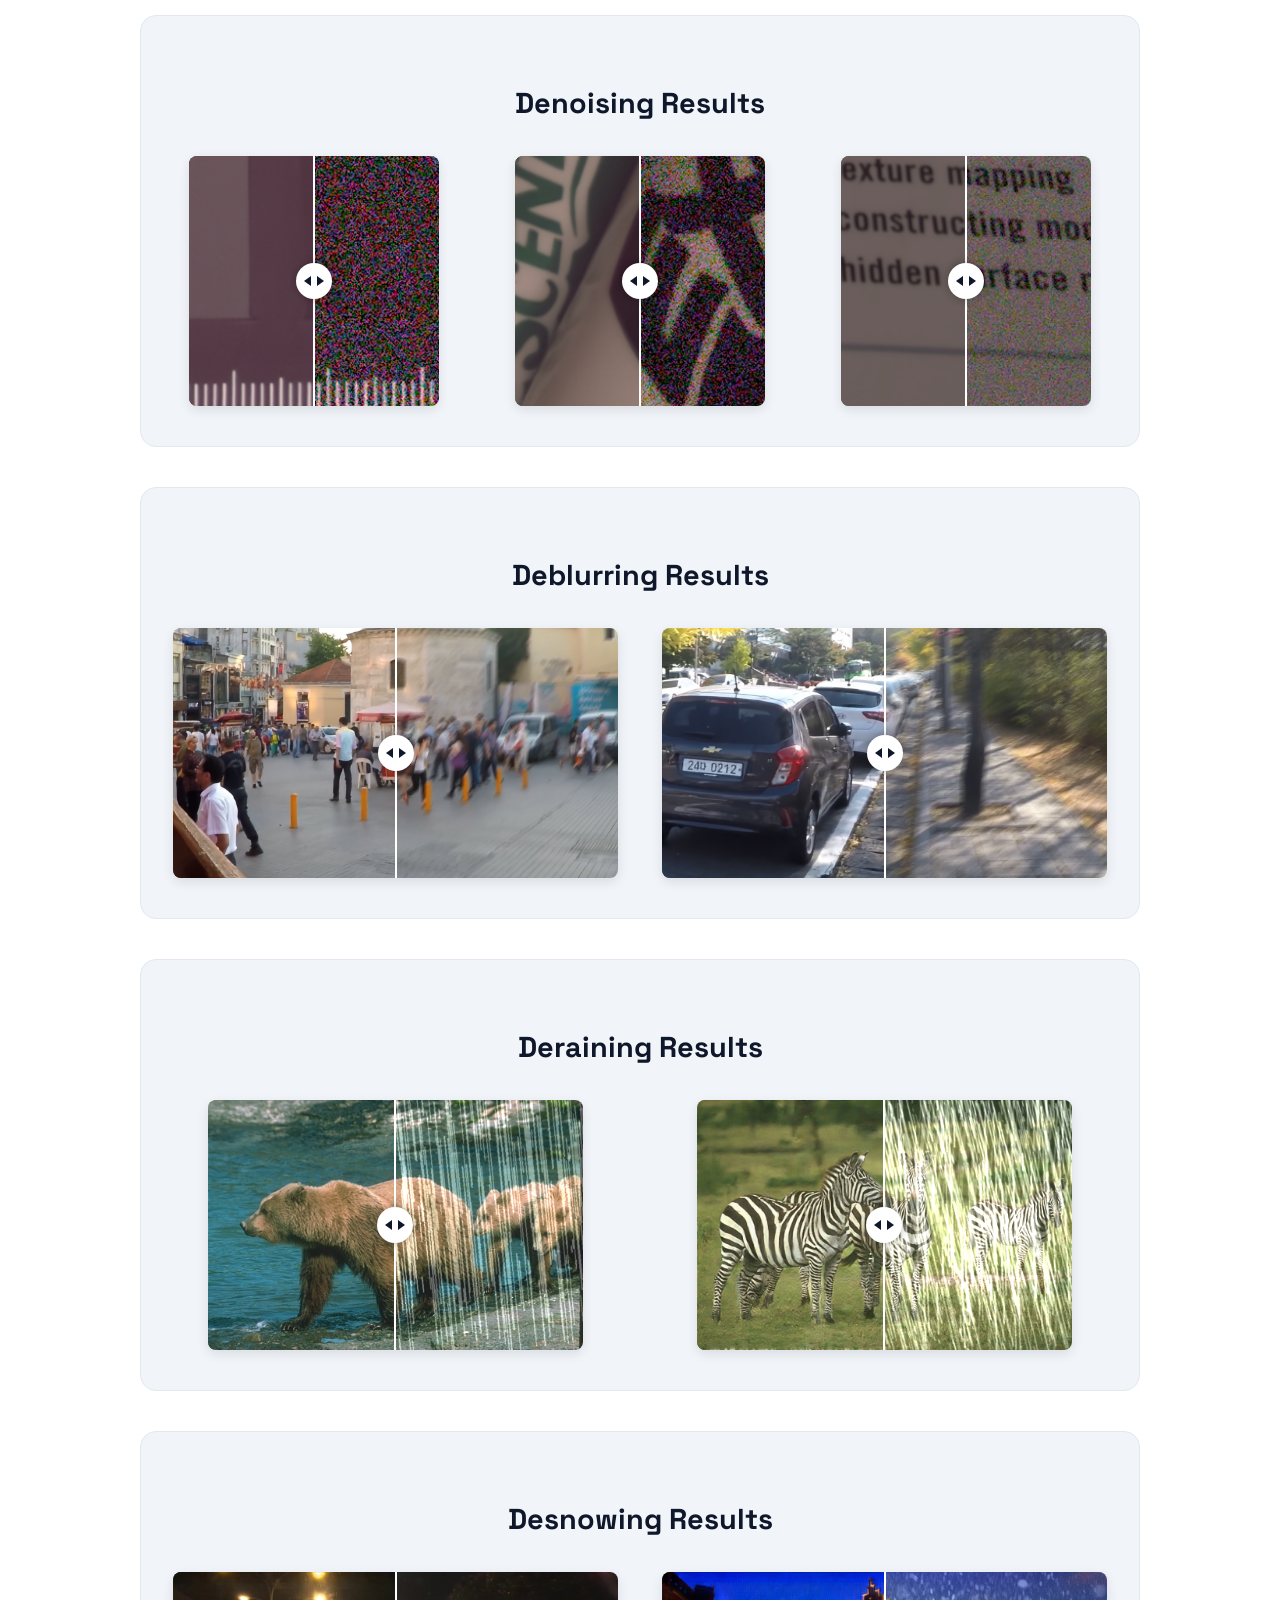
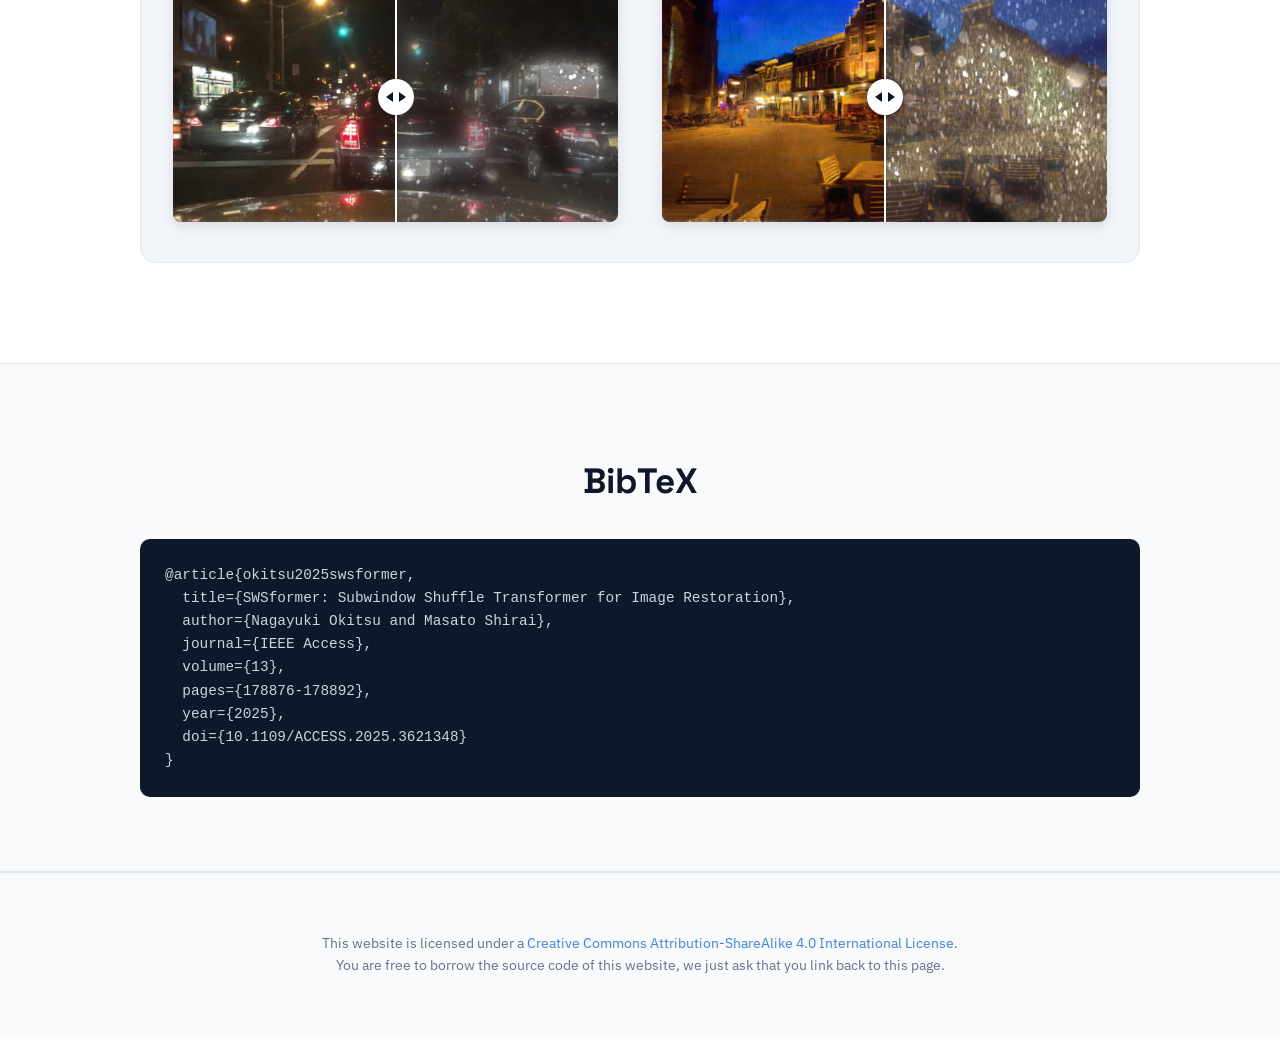
==== commit cdefa964: "Update index.html" ====
--- a/index.html
+++ b/index.html
@@ -77,7 +77,7 @@
     <section class="section alt">
       <div class="container">
         <h2>Results</h2>
-        <p class="abstract-text text-center">Our SWSformer achieves state-of-the-art performance on SIDD at 836 epochs, while also delivering competitive quantitative results on other tasks.</p>
+        <p class="abstract-text text-center">Our SWSformer achieves state-of-the-art performance on SIDD at 836 epochs, while also delivering competitive results on other tasks.</p>
         
         <div class="carousel-container">
           <button class="nav-btn prev-btn" onclick="changeSlide(-1)">&#10094;</button>
